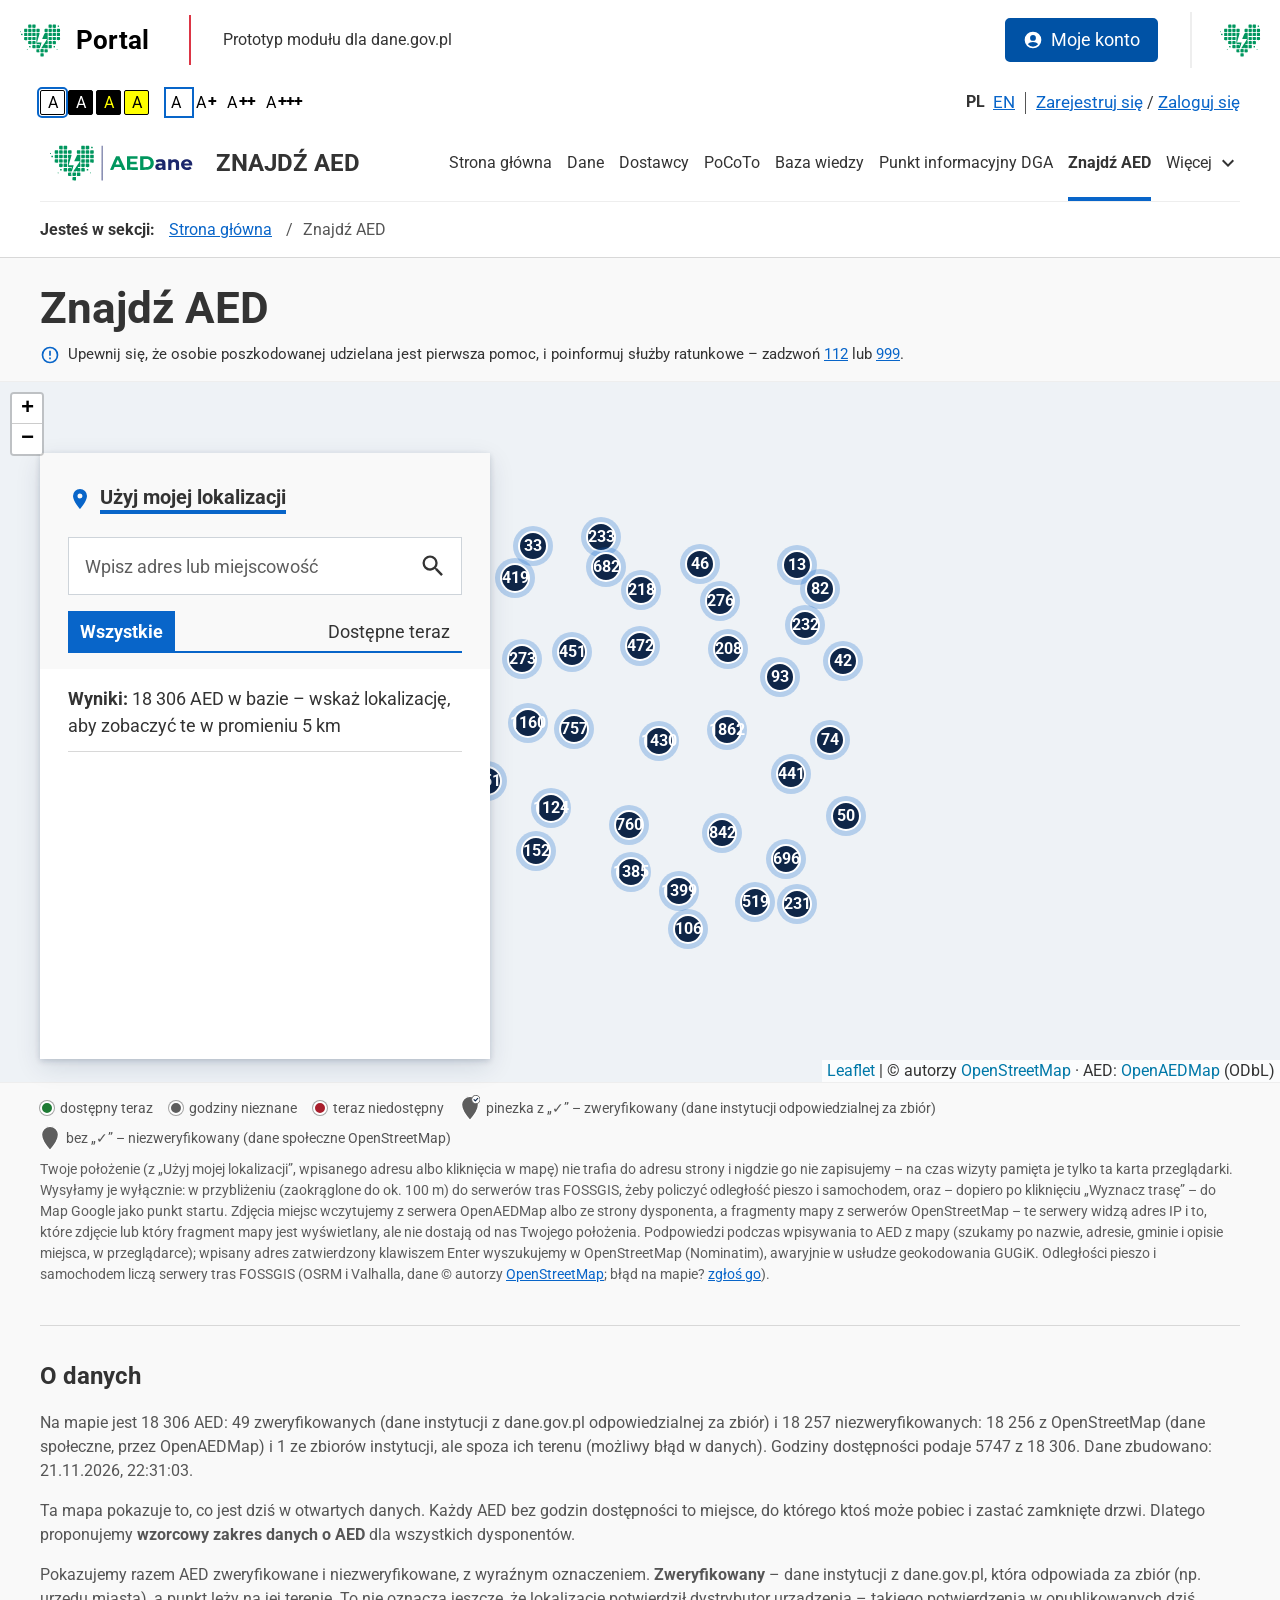
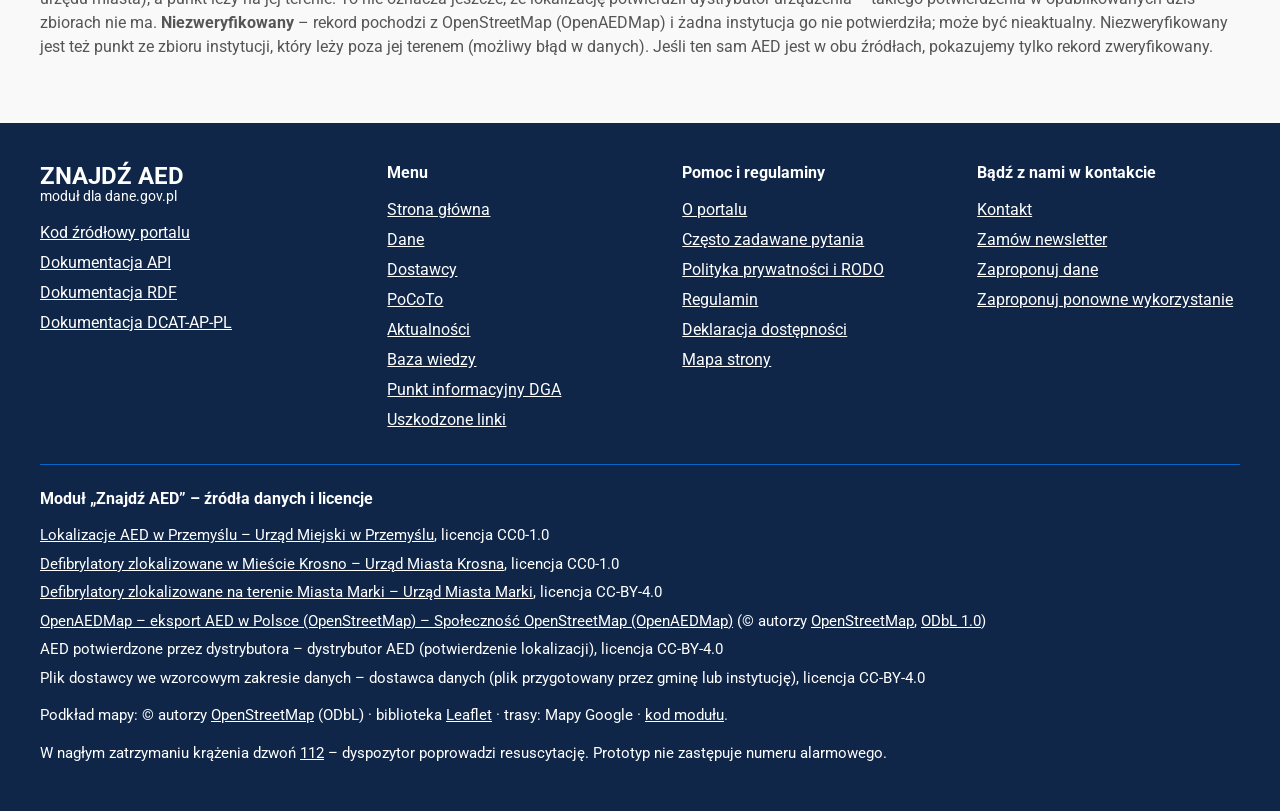
==== app/index.html @ 88b4f4fb "app: nagłówek bez kreski po logotypie, „Znajdź AED” w jednym wierszu na telefonie AI-Assisted: Claud" ====
<!doctype html>
<html lang="pl">
  <head>
    <meta charset="utf-8" />
    <meta name="viewport" content="width=device-width, initial-scale=1" />
    <title>Znajdź AED – prototyp Misji AED</title>
    <meta name="description" content="Znajdź najbliższy defibrylator AED, który jest dostępny teraz. Prototyp na otwartych danych z dane.gov.pl." />
    <meta name="theme-color" content="#0f2648" />
    <link rel="icon" href="data:image/svg+xml,%3Csvg xmlns='http://www.w3.org/2000/svg' viewBox='0 0 32 32'%3E%3Cpath d='M16 28s-11-6.6-11-15A6.5 6.5 0 0 1 16 8.6 6.5 6.5 0 0 1 27 13c0 8.4-11 15-11 15z' fill='%23d40043'/%3E%3Cpath d='M17.2 11.5 13 17.6h3.2l-1.4 5 4.8-6.6h-3.3z' fill='%23fff'/%3E%3C/svg%3E" />
    <link rel="stylesheet" href="vendor/leaflet/leaflet.css?v=20261122-32" />
    <link rel="stylesheet" href="vendor/markercluster/MarkerCluster.css?v=20261122-32" />
    <link rel="stylesheet" href="css/style.css?v=20261122-32" />
    <script>
      // Ustawienia dostępności przed pierwszym malowaniem (bez mignięcia).
      (function () {
        try {
          var c = localStorage.getItem('aed-contrast');
          var f = localStorage.getItem('aed-font');
          if (c) document.documentElement.setAttribute('data-contrast', c);
          if (f) document.documentElement.setAttribute('data-font', f);
        } catch (e) {}
      })();
    </script>
  </head>
  <body>
    <header class="page-header">
      <!-- Linki pomijania (jak w dane.gov.pl) -->
      <nav class="skip-menu" aria-label="Linki pomijania">
        <ul class="skip-menu__list">
          <li><a class="skip-menu__link" href="#main-menu">Przejdź do menu</a></li>
          <li><a class="skip-menu__link" href="#main-content">Przejdź do treści</a></li>
          <li><a class="skip-menu__link" href="#main-footer">Przejdź do stopki</a></li>
        </ul>
      </nav>

      <!-- Pasek serwisu (w dane.gov.pl: pasek gov.pl – tu bez znaków państwowych) -->
      <div class="servicebar">
        <a class="servicebar__logo" href="./">
          <img src="img/ikona-aedane.svg?v=20261122-32" alt="" width="48" height="48" />
          Portal
        </a>
        <span class="servicebar__text">Prototyp modułu dla dane.gov.pl</span>
        <a class="btn btn-gov servicebar__cta" href="https://dane.gov.pl/pl/user/login">
          <svg class="icon" viewBox="0 0 24 24" aria-hidden="true" focusable="false"><path fill="currentColor" d="M12 2a10 10 0 1 0 0 20 10 10 0 0 0 0-20zm0 4a3.5 3.5 0 1 1 0 7 3.5 3.5 0 0 1 0-7zm0 14a8 8 0 0 1-6.16-2.9C7.1 15.5 9.4 14.5 12 14.5s4.9 1 6.16 2.6A8 8 0 0 1 12 20z"/></svg>
          Moje konto
          <span class="visually-hidden"> – logowanie w dane.gov.pl</span>
        </a>
        <span class="servicebar__mark" aria-hidden="true">
          <img src="img/ikona-aedane.svg?v=20261122-32" alt="" width="48" height="48" />
        </span>
      </div>

      <!-- Pasek dostępności i języka -->
      <div class="top-bar-wrapper">
        <div class="container">
          <div class="top-bar">
            <div class="a11y-buttons">
              <ul class="a11y-buttons__group" aria-label="Kontrast">
                <li><button type="button" class="btn--hc btn--hc-default" data-contrast="" aria-pressed="false"><span aria-hidden="true">A</span><span class="visually-hidden">Kontrast domyślny</span></button></li>
                <li><button type="button" class="btn--hc btn--hc-bw" data-contrast="black-white" aria-pressed="false"><span aria-hidden="true">A</span><span class="visually-hidden">Kontrast: biały tekst na czarnym tle</span></button></li>
                <li><button type="button" class="btn--hc btn--hc-by" data-contrast="black-yellow" aria-pressed="false"><span aria-hidden="true">A</span><span class="visually-hidden">Kontrast: żółty tekst na czarnym tle</span></button></li>
                <li><button type="button" class="btn--hc btn--hc-yb" data-contrast="yellow-black" aria-pressed="false"><span aria-hidden="true">A</span><span class="visually-hidden">Kontrast: czarny tekst na żółtym tle</span></button></li>
              </ul>
              <ul class="a11y-buttons__group a11y-buttons__group--font" aria-label="Wielkość tekstu">
                <li><button type="button" class="btn--font btn--font-0" data-font="" aria-pressed="false"><span aria-hidden="true">A</span><span class="visually-hidden">Domyślna wielkość tekstu</span></button></li>
                <li><button type="button" class="btn--font btn--font-1" data-font="125" aria-pressed="false"><span aria-hidden="true">A<span class="plus">+</span></span><span class="visually-hidden">Tekst powiększony – 125%</span></button></li>
                <li><button type="button" class="btn--font btn--font-2" data-font="150" aria-pressed="false"><span aria-hidden="true">A<span class="plus">++</span></span><span class="visually-hidden">Tekst powiększony – 150%</span></button></li>
                <li><button type="button" class="btn--font btn--font-3" data-font="200" aria-pressed="false"><span aria-hidden="true">A<span class="plus">+++</span></span><span class="visually-hidden">Tekst powiększony – 200%</span></button></li>
              </ul>
            </div>
            <div class="top-bar__right">
              <ul class="language-switcher" aria-label="Język">
                <li><span class="language-switcher__current" lang="pl" aria-current="true">PL<span class="visually-hidden"> – polski</span></span></li>
                <li><a class="language-switcher__link" href="https://dane.gov.pl/en" lang="en">EN<span class="visually-hidden"> – English version of dane.gov.pl</span></a></li>
              </ul>
              <span class="language-divider" aria-hidden="true"></span>
              <div class="user-related">
                <a class="user-related__link" href="https://dane.gov.pl/pl/user/register">Zarejestruj się</a> /
                <a class="user-related__link" href="https://dane.gov.pl/pl/user/login">Zaloguj się</a>
              </div>
            </div>
          </div>
        </div>
      </div>

      <!-- Znak aplikacji i główne menu -->
      <div class="gov-nav-section">
        <div class="container">
          <div class="navbar" id="main-menu" tabindex="-1">
            <a class="navbar-brand" href="./" aria-label="AEDane – Znajdź AED, strona główna">
              <img class="brand-logo" src="img/logotyp-aedane.svg?v=20261122-32" alt="" width="162" height="54" />
              <span class="brand-name" aria-hidden="true">Znajdź AED</span>
            </a>
            <button type="button" class="navbar-toggler" aria-controls="main-nav" aria-expanded="false">MENU</button>
            <nav id="main-nav" class="navbar-collapse" aria-label="Menu główne">
              <ul class="navbar-nav">
                <li class="nav-item"><a class="nav-link" href="https://dane.gov.pl/pl">Strona główna</a></li>
                <li class="nav-item"><a class="nav-link" href="https://dane.gov.pl/pl/dataset">Dane</a></li>
                <li class="nav-item"><a class="nav-link" href="https://dane.gov.pl/pl/institution">Dostawcy</a></li>
                <li class="nav-item"><a class="nav-link" href="https://dane.gov.pl/pl/showcase">PoCoTo</a></li>
                <li class="nav-item"><a class="nav-link" href="https://dane.gov.pl/pl/knowledgebase/useful-materials">Baza wiedzy</a></li>
                <li class="nav-item"><a class="nav-link" href="https://dane.gov.pl/pl/dga">Punkt informacyjny DGA</a></li>
                <li class="nav-item"><a class="nav-link active" href="#main-content" aria-current="page">Znajdź AED</a></li>
                <li class="nav-item nav-item--more">
                  <button type="button" class="nav-link nav-more" aria-expanded="false" aria-controls="nav-more-list">
                    Więcej
                    <svg class="nav-more__icon" viewBox="0 0 24 24" aria-hidden="true" focusable="false"><path fill="currentColor" d="M7.4 8.6 12 13.2l4.6-4.6L18 10l-6 6-6-6z"/></svg>
                  </button>
                  <ul id="nav-more-list" class="nav-more__list" hidden>
                    <li><a class="nav-more__link" href="https://dane.gov.pl/pl/article">Aktualności</a></li>
                    <li><a class="nav-more__link" href="https://dane.gov.pl/pl/brokenlinks/table">Uszkodzone linki</a></li>
                  </ul>
                </li>
              </ul>
            </nav>
          </div>
        </div>
      </div>

      <!-- Okruszki -->
      <div class="breadcrumbs-section">
        <div class="container">
          <nav aria-label="Ścieżka nawigacji">
            <span class="breadcrumbs__label">Jesteś w sekcji:</span>
            <ol class="breadcrumbs">
              <li class="breadcrumbs__item"><a href="https://dane.gov.pl/pl">Strona główna</a></li>
              <li class="breadcrumbs__item" aria-current="page">Znajdź AED</li>
            </ol>
          </nav>
        </div>
      </div>
    </header>

    <main id="main-content" class="page-content" tabindex="-1">
      <div class="container">
        <h1 class="page-title">Znajdź AED</h1>
        <p class="page-tip">
          <svg class="icon" viewBox="0 0 24 24" aria-hidden="true" focusable="false"><path fill="currentColor" d="M11 7h2v6h-2zm0 8h2v2h-2zm1-13a10 10 0 1 0 0 20 10 10 0 0 0 0-20zm0 18a8 8 0 1 1 0-16 8 8 0 0 1 0 16z"/></svg>
          <span>Upewnij się, że osobie poszkodowanej udzielana jest pierwsza pomoc, i poinformuj służby ratunkowe – zadzwoń <a href="tel:112">112</a> lub <a href="tel:999">999</a>.</span>
        </p>
      </div>

      <section id="wyniki" class="finder" aria-label="Wyszukiwarka defibrylatorów AED" tabindex="-1">
        <div id="map" class="finder-map" role="region" aria-label="Mapa AED. Te same informacje są na liście wyników."></div>

        <div class="finder-panel">
          <div class="finder-controls">
            <button type="button" id="locate" class="finder-locate">
              <svg class="icon" viewBox="0 0 24 24" aria-hidden="true" focusable="false"><path fill="currentColor" d="M12 2a7 7 0 0 0-7 7c0 5.25 7 13 7 13s7-7.75 7-13a7 7 0 0 0-7-7zm0 9.5A2.5 2.5 0 1 1 12 6.5a2.5 2.5 0 0 1 0 5z"/></svg>
              <span class="finder-locate__text">Użyj mojej lokalizacji</span>
            </button>

            <form id="search-form" class="finder-search" role="search" novalidate>
              <label for="search" class="visually-hidden">Wpisz adres, miejscowość lub miejsce</label>
              <input id="search" class="finder-search__input" type="search" placeholder="Wpisz adres lub miejscowość" autocomplete="off" enterkeyhint="search" role="combobox" aria-autocomplete="list" aria-expanded="false" aria-controls="search-suggest" aria-describedby="search-hint" />
              <button type="submit" class="finder-search__btn">
                <svg class="icon" viewBox="0 0 24 24" aria-hidden="true" focusable="false"><path fill="currentColor" d="M15.5 14h-.79l-.28-.27A6.47 6.47 0 0 0 16 9.5 6.5 6.5 0 1 0 9.5 16c1.61 0 3.09-.59 4.23-1.57l.27.28v.79l5 4.99L20.49 19l-4.99-5zm-6 0C7.01 14 5 11.99 5 9.5S7.01 5 9.5 5 14 7.01 14 9.5 11.99 14 9.5 14z"/></svg>
                <span class="visually-hidden">Szukaj</span>
              </button>
              <ul id="search-suggest" class="suggest" role="listbox" aria-label="Pasujące AED" hidden></ul>
              <p id="search-hint" class="visually-hidden">Po wpisaniu 2 znaków pojawią się pasujące AED z mapy. Wybierz strzałkami i zatwierdź klawiszem Enter. Enter bez wyboru wyszukuje wpisany adres.</p>
              <p id="suggest-status" class="visually-hidden" aria-live="polite"></p>
            </form>

            <div class="finder-tabs" role="group" aria-label="Pokaż">
              <button type="button" class="finder-tab" data-filter="all" aria-pressed="true">Wszystkie</button>
              <button type="button" class="finder-tab" data-filter="available" aria-pressed="false">Dostępne teraz</button>
            </div>
          </div>

          <div class="finder-results">
            <div id="status" class="finder-status" role="status" aria-live="polite"></div>
            <div id="geo-help" class="geo-help" hidden></div>
            <div id="highlight" class="highlight" hidden></div>
            <p id="list-summary" class="finder-summary"></p>
            <ol id="list" class="finder-list"></ol>
          </div>
        </div>
      </section>

      <div class="container">
        <ul class="legend" aria-label="Legenda mapy">
          <li><span class="dot dot-dostepny" aria-hidden="true"></span> dostępny teraz</li>
          <li><span class="dot dot-nieznany" aria-hidden="true"></span> godziny nieznane</li>
          <li><span class="dot dot-niedostepny" aria-hidden="true"></span> teraz niedostępny</li>
          <li><svg class="legend-pin" viewBox="0 0 30 40" aria-hidden="true" focusable="false"><path d="M15 39s13-14.4 13-24A13 13 0 0 0 2 15c0 9.6 13 24 13 24z" fill="#5e5e5e" stroke="#fff" stroke-width="2"/><circle cx="24" cy="7" r="6.5" fill="#fff" stroke="#5e5e5e" stroke-width="1.5"/><path d="M21.2 7.1l2 2 3.7-3.9" fill="none" stroke="#0f2648" stroke-width="1.8" stroke-linecap="round" stroke-linejoin="round"/></svg> pinezka z „✓” – zweryfikowany (dane instytucji odpowiedzialnej za zbiór)</li>
          <li><svg class="legend-pin" viewBox="0 0 30 40" aria-hidden="true" focusable="false"><path d="M15 39s13-14.4 13-24A13 13 0 0 0 2 15c0 9.6 13 24 13 24z" fill="#5e5e5e" stroke="#fff" stroke-width="2"/></svg> bez „✓” – niezweryfikowany (dane społeczne OpenStreetMap)</li>
        </ul>
        <p class="hint">Twoje położenie (z „Użyj mojej lokalizacji”, wpisanego adresu albo kliknięcia w mapę) nie trafia do adresu strony i nigdzie go nie zapisujemy – na czas wizyty pamięta je tylko ta karta przeglądarki. Wysyłamy je wyłącznie: w przybliżeniu (zaokrąglone do ok. 100 m) do serwerów tras FOSSGIS, żeby policzyć odległość pieszo i samochodem, oraz – dopiero po kliknięciu „Wyznacz trasę” – do Map Google jako punkt startu. Zdjęcia miejsc wczytujemy z serwera OpenAEDMap albo ze strony dysponenta, a fragmenty mapy z serwerów OpenStreetMap – te serwery widzą adres IP i to, które zdjęcie lub który fragment mapy jest wyświetlany, ale nie dostają od nas Twojego położenia. Podpowiedzi podczas wpisywania to AED z mapy (szukamy po nazwie, adresie, gminie i opisie miejsca, w przeglądarce); wpisany adres zatwierdzony klawiszem Enter wyszukujemy w OpenStreetMap (Nominatim), awaryjnie w usłudze geokodowania GUGiK. Odległości pieszo i samochodem liczą serwery tras FOSSGIS (OSRM i Valhalla, dane © autorzy <a href="https://www.openstreetmap.org/copyright">OpenStreetMap</a>; błąd na mapie? <a href="https://www.openstreetmap.org/fixthemap">zgłoś go</a>).</p>

        <section id="o-danych" class="data-quality" aria-labelledby="dq-title" tabindex="-1">
          <h2 id="dq-title">O danych</h2>
          <p id="data-summary"></p>
          <p>Ta mapa pokazuje to, co jest dziś w otwartych danych. Każdy AED bez godzin dostępności to miejsce, do którego ktoś może pobiec i zastać zamknięte drzwi. Dlatego proponujemy <strong>wzorcowy zakres danych o AED</strong> dla wszystkich dysponentów.</p>
          <p>Pokazujemy razem AED zweryfikowane i niezweryfikowane, z wyraźnym oznaczeniem. <strong>Zweryfikowany</strong> – dane instytucji z dane.gov.pl, która odpowiada za zbiór (np. urzędu miasta), a punkt leży na jej terenie. To nie oznacza jeszcze, że lokalizację potwierdził dystrybutor urządzenia – takiego potwierdzenia w opublikowanych dziś zbiorach nie ma. <strong>Niezweryfikowany</strong> – rekord pochodzi z OpenStreetMap (OpenAEDMap) i żadna instytucja go nie potwierdziła; może być nieaktualny. Niezweryfikowany jest też punkt ze zbioru instytucji, który leży poza jej terenem (możliwy błąd w danych). Jeśli ten sam AED jest w obu źródłach, pokazujemy tylko rekord zweryfikowany.</p>
        </section>
      </div>
    </main>

    <footer class="page-footer" id="main-footer" tabindex="-1">
      <div class="container">
        <div class="page-footer__cols">
          <div class="page-footer__col page-footer__col--brand">
            <p class="page-footer__brand">Znajdź AED<span>moduł dla dane.gov.pl</span></p>
            <ul class="page-footer__list">
              <li><a href="https://dane.gov.pl/source-code/">Kod źródłowy portalu</a></li>
              <li><a href="https://api.dane.gov.pl/doc">Dokumentacja API</a></li>
              <li><a href="https://api.dane.gov.pl/1.4/doc?urls.primaryName=DANE.GOV.PL%20RDF%20API">Dokumentacja RDF</a></li>
              <li><a href="https://dane.gov.pl/dcat-ap-pl/">Dokumentacja DCAT-AP-PL</a></li>
            </ul>
          </div>
          <nav class="page-footer__col" aria-labelledby="f-menu">
            <h2 id="f-menu" class="page-footer__title">Menu</h2>
            <ul class="page-footer__list">
              <li><a href="https://dane.gov.pl/pl">Strona główna</a></li>
              <li><a href="https://dane.gov.pl/pl/dataset">Dane</a></li>
              <li><a href="https://dane.gov.pl/pl/institution">Dostawcy</a></li>
              <li><a href="https://dane.gov.pl/pl/showcase">PoCoTo</a></li>
              <li><a href="https://dane.gov.pl/pl/article">Aktualności</a></li>
              <li><a href="https://dane.gov.pl/pl/knowledgebase/useful-materials">Baza wiedzy</a></li>
              <li><a href="https://dane.gov.pl/pl/dga">Punkt informacyjny DGA</a></li>
              <li><a href="https://dane.gov.pl/pl/brokenlinks/table">Uszkodzone linki</a></li>
            </ul>
          </nav>
          <nav class="page-footer__col" aria-labelledby="f-help">
            <h2 id="f-help" class="page-footer__title">Pomoc i regulaminy</h2>
            <ul class="page-footer__list">
              <li><a href="https://dane.gov.pl/pl/page/o-serwisie">O portalu</a></li>
              <li><a href="https://dane.gov.pl/pl/knowledgebase/useful-materials/faq">Często zadawane pytania</a></li>
              <li><a href="https://dane.gov.pl/pl/privacy-policy">Polityka prywatności i RODO</a></li>
              <li><a href="https://dane.gov.pl/pl/regulations">Regulamin</a></li>
              <li><a href="https://dane.gov.pl/pl/declaration-of-accessibility">Deklaracja dostępności</a></li>
              <li><a href="https://dane.gov.pl/pl/sitemap">Mapa strony</a></li>
            </ul>
          </nav>
          <nav class="page-footer__col" aria-labelledby="f-contact">
            <h2 id="f-contact" class="page-footer__title">Bądź z nami w kontakcie</h2>
            <ul class="page-footer__list">
              <li><a href="https://dane.gov.pl/pl/contact">Kontakt</a></li>
              <li><a href="https://dane.gov.pl/pl/newsletter">Zamów newsletter</a></li>
              <li><a href="https://dane.gov.pl/pl/dataset/submissions">Zaproponuj dane</a></li>
              <li><a href="https://dane.gov.pl/pl/showcase/suggest">Zaproponuj ponowne wykorzystanie</a></li>
            </ul>
          </nav>
        </div>
        <div class="page-footer__module">
          <h2 class="page-footer__title">Moduł „Znajdź AED” – źródła danych i licencje</h2>
          <ul id="sources" class="page-footer__list"></ul>
          <p>Podkład mapy: © autorzy <a href="https://www.openstreetmap.org/copyright">OpenStreetMap</a> (ODbL) · biblioteka <a href="https://leafletjs.com">Leaflet</a> · trasy: Mapy Google · <a href="https://github.com/tymsonS/AED">kod modułu</a>.</p>
          <p>W nagłym zatrzymaniu krążenia dzwoń <a href="tel:112">112</a> – dyspozytor poprowadzi resuscytację. Prototyp nie zastępuje numeru alarmowego.</p>
        </div>
      </div>
    </footer>

    <script src="vendor/leaflet/leaflet.js?v=20261122-32"></script>
    <script src="vendor/markercluster/leaflet.markercluster.js?v=20261122-32"></script>
    <script src="data/aed-data.js?v=20261122-32"></script>
    <script src="js/aed-core.js?v=20261122-32"></script>
    <script src="js/a11y.js?v=20261122-32"></script>
    <script src="js/app.js?v=20261122-32"></script>
  </body>
</html>
---- app/vendor/leaflet/leaflet.css ----
/* required styles */

.leaflet-pane,
.leaflet-tile,
.leaflet-marker-icon,
.leaflet-marker-shadow,
.leaflet-tile-container,
.leaflet-pane > svg,
.leaflet-pane > canvas,
.leaflet-zoom-box,
.leaflet-image-layer,
.leaflet-layer {
	position: absolute;
	left: 0;
	top: 0;
	}
.leaflet-container {
	overflow: hidden;
	}
.leaflet-tile,
.leaflet-marker-icon,
.leaflet-marker-shadow {
	-webkit-user-select: none;
	   -moz-user-select: none;
	        user-select: none;
	  -webkit-user-drag: none;
	}
/* Prevents IE11 from highlighting tiles in blue */
.leaflet-tile::selection {
	background: transparent;
}
/* Safari renders non-retina tile on retina better with this, but Chrome is worse */
.leaflet-safari .leaflet-tile {
	image-rendering: -webkit-optimize-contrast;
	}
/* hack that prevents hw layers "stretching" when loading new tiles */
.leaflet-safari .leaflet-tile-container {
	width: 1600px;
	height: 1600px;
	-webkit-transform-origin: 0 0;
	}
.leaflet-marker-icon,
.leaflet-marker-shadow {
	display: block;
	}
/* .leaflet-container svg: reset svg max-width decleration shipped in Joomla! (joomla.org) 3.x */
/* .leaflet-container img: map is broken in FF if you have max-width: 100% on tiles */
.leaflet-container .leaflet-overlay-pane svg {
	max-width: none !important;
	max-height: none !important;
	}
.leaflet-container .leaflet-marker-pane img,
.leaflet-container .leaflet-shadow-pane img,
.leaflet-container .leaflet-tile-pane img,
.leaflet-container img.leaflet-image-layer,
.leaflet-container .leaflet-tile {
	max-width: none !important;
	max-height: none !important;
	width: auto;
	padding: 0;
	}

.leaflet-container img.leaflet-tile {
	/* See: https://bugs.chromium.org/p/chromium/issues/detail?id=600120 */
	mix-blend-mode: plus-lighter;
}

.leaflet-container.leaflet-touch-zoom {
	-ms-touch-action: pan-x pan-y;
	touch-action: pan-x pan-y;
	}
.leaflet-container.leaflet-touch-drag {
	-ms-touch-action: pinch-zoom;
	/* Fallback for FF which doesn't support pinch-zoom */
	touch-action: none;
	touch-action: pinch-zoom;
}
.leaflet-container.leaflet-touch-drag.leaflet-touch-zoom {
	-ms-touch-action: none;
	touch-action: none;
}
.leaflet-container {
	-webkit-tap-highlight-color: transparent;
}
.leaflet-container a {
	-webkit-tap-highlight-color: rgba(51, 181, 229, 0.4);
}
.leaflet-tile {
	filter: inherit;
	visibility: hidden;
	}
.leaflet-tile-loaded {
	visibility: inherit;
	}
.leaflet-zoom-box {
	width: 0;
	height: 0;
	-moz-box-sizing: border-box;
	     box-sizing: border-box;
	z-index: 800;
	}
/* workaround for https://bugzilla.mozilla.org/show_bug.cgi?id=888319 */
.leaflet-overlay-pane svg {
	-moz-user-select: none;
	}

.leaflet-pane         { z-index: 400; }

.leaflet-tile-pane    { z-index: 200; }
.leaflet-overlay-pane { z-index: 400; }
.leaflet-shadow-pane  { z-index: 500; }
.leaflet-marker-pane  { z-index: 600; }
.leaflet-tooltip-pane   { z-index: 650; }
.leaflet-popup-pane   { z-index: 700; }

.leaflet-map-pane canvas { z-index: 100; }
.leaflet-map-pane svg    { z-index: 200; }

.leaflet-vml-shape {
	width: 1px;
	height: 1px;
	}
.lvml {
	behavior: url(#default#VML);
	display: inline-block;
	position: absolute;
	}


/* control positioning */

.leaflet-control {
	position: relative;
	z-index: 800;
	pointer-events: visiblePainted; /* IE 9-10 doesn't have auto */
	pointer-events: auto;
	}
.leaflet-top,
.leaflet-bottom {
	position: absolute;
	z-index: 1000;
	pointer-events: none;
	}
.leaflet-top {
	top: 0;
	}
.leaflet-right {
	right: 0;
	}
.leaflet-bottom {
	bottom: 0;
	}
.leaflet-left {
	left: 0;
	}
.leaflet-control {
	float: left;
	clear: both;
	}
.leaflet-right .leaflet-control {
	float: right;
	}
.leaflet-top .leaflet-control {
	margin-top: 10px;
	}
.leaflet-bottom .leaflet-control {
	margin-bottom: 10px;
	}
.leaflet-left .leaflet-control {
	margin-left: 10px;
	}
.leaflet-right .leaflet-control {
	margin-right: 10px;
	}


/* zoom and fade animations */

.leaflet-fade-anim .leaflet-popup {
	opacity: 0;
	-webkit-transition: opacity 0.2s linear;
	   -moz-transition: opacity 0.2s linear;
	        transition: opacity 0.2s linear;
	}
.leaflet-fade-anim .leaflet-map-pane .leaflet-popup {
	opacity: 1;
	}
.leaflet-zoom-animated {
	-webkit-transform-origin: 0 0;
	    -ms-transform-origin: 0 0;
	        transform-origin: 0 0;
	}
svg.leaflet-zoom-animated {
	will-change: transform;
}

.leaflet-zoom-anim .leaflet-zoom-animated {
	-webkit-transition: -webkit-transform 0.25s cubic-bezier(0,0,0.25,1);
	   -moz-transition:    -moz-transform 0.25s cubic-bezier(0,0,0.25,1);
	        transition:         transform 0.25s cubic-bezier(0,0,0.25,1);
	}
.leaflet-zoom-anim .leaflet-tile,
.leaflet-pan-anim .leaflet-tile {
	-webkit-transition: none;
	   -moz-transition: none;
	        transition: none;
	}

.leaflet-zoom-anim .leaflet-zoom-hide {
	visibility: hidden;
	}


/* cursors */

.leaflet-interactive {
	cursor: pointer;
	}
.leaflet-grab {
	cursor: -webkit-grab;
	cursor:    -moz-grab;
	cursor:         grab;
	}
.leaflet-crosshair,
.leaflet-crosshair .leaflet-interactive {
	cursor: crosshair;
	}
.leaflet-popup-pane,
.leaflet-control {
	cursor: auto;
	}
.leaflet-dragging .leaflet-grab,
.leaflet-dragging .leaflet-grab .leaflet-interactive,
.leaflet-dragging .leaflet-marker-draggable {
	cursor: move;
	cursor: -webkit-grabbing;
	cursor:    -moz-grabbing;
	cursor:         grabbing;
	}

/* marker & overlays interactivity */
.leaflet-marker-icon,
.leaflet-marker-shadow,
.leaflet-image-layer,
.leaflet-pane > svg path,
.leaflet-tile-container {
	pointer-events: none;
	}

.leaflet-marker-icon.leaflet-interactive,
.leaflet-image-layer.leaflet-interactive,
.leaflet-pane > svg path.leaflet-interactive,
svg.leaflet-image-layer.leaflet-interactive path {
	pointer-events: visiblePainted; /* IE 9-10 doesn't have auto */
	pointer-events: auto;
	}

/* visual tweaks */

.leaflet-container {
	background: #ddd;
	outline-offset: 1px;
	}
.leaflet-container a {
	color: #0078A8;
	}
.leaflet-zoom-box {
	border: 2px dotted #38f;
	background: rgba(255,255,255,0.5);
	}


/* general typography */
.leaflet-container {
	font-family: "Helvetica Neue", Arial, Helvetica, sans-serif;
	font-size: 12px;
	font-size: 0.75rem;
	line-height: 1.5;
	}


/* general toolbar styles */

.leaflet-bar {
	box-shadow: 0 1px 5px rgba(0,0,0,0.65);
	border-radius: 4px;
	}
.leaflet-bar a {
	background-color: #fff;
	border-bottom: 1px solid #ccc;
	width: 26px;
	height: 26px;
	line-height: 26px;
	display: block;
	text-align: center;
	text-decoration: none;
	color: black;
	}
.leaflet-bar a,
.leaflet-control-layers-toggle {
	background-position: 50% 50%;
	background-repeat: no-repeat;
	display: block;
	}
.leaflet-bar a:hover,
.leaflet-bar a:focus {
	background-color: #f4f4f4;
	}
.leaflet-bar a:first-child {
	border-top-left-radius: 4px;
	border-top-right-radius: 4px;
	}
.leaflet-bar a:last-child {
	border-bottom-left-radius: 4px;
	border-bottom-right-radius: 4px;
	border-bottom: none;
	}
.leaflet-bar a.leaflet-disabled {
	cursor: default;
	background-color: #f4f4f4;
	color: #bbb;
	}

.leaflet-touch .leaflet-bar a {
	width: 30px;
	height: 30px;
	line-height: 30px;
	}
.leaflet-touch .leaflet-bar a:first-child {
	border-top-left-radius: 2px;
	border-top-right-radius: 2px;
	}
.leaflet-touch .leaflet-bar a:last-child {
	border-bottom-left-radius: 2px;
	border-bottom-right-radius: 2px;
	}

/* zoom control */

.leaflet-control-zoom-in,
.leaflet-control-zoom-out {
	font: bold 18px 'Lucida Console', Monaco, monospace;
	text-indent: 1px;
	}

.leaflet-touch .leaflet-control-zoom-in, .leaflet-touch .leaflet-control-zoom-out  {
	font-size: 22px;
	}


/* layers control */

.leaflet-control-layers {
	box-shadow: 0 1px 5px rgba(0,0,0,0.4);
	background: #fff;
	border-radius: 5px;
	}
.leaflet-control-layers-toggle {
	background-image: url(images/layers.png);
	width: 36px;
	height: 36px;
	}
.leaflet-retina .leaflet-control-layers-toggle {
	background-image: url(images/layers-2x.png);
	background-size: 26px 26px;
	}
.leaflet-touch .leaflet-control-layers-toggle {
	width: 44px;
	height: 44px;
	}
.leaflet-control-layers .leaflet-control-layers-list,
.leaflet-control-layers-expanded .leaflet-control-layers-toggle {
	display: none;
	}
.leaflet-control-layers-expanded .leaflet-control-layers-list {
	display: block;
	position: relative;
	}
.leaflet-control-layers-expanded {
	padding: 6px 10px 6px 6px;
	color: #333;
	background: #fff;
	}
.leaflet-control-layers-scrollbar {
	overflow-y: scroll;
	overflow-x: hidden;
	padding-right: 5px;
	}
.leaflet-control-layers-selector {
	margin-top: 2px;
	position: relative;
	top: 1px;
	}
.leaflet-control-layers label {
	display: block;
	font-size: 13px;
	font-size: 1.08333em;
	}
.leaflet-control-layers-separator {
	height: 0;
	border-top: 1px solid #ddd;
	margin: 5px -10px 5px -6px;
	}

/* Default icon URLs */
.leaflet-default-icon-path { /* used only in path-guessing heuristic, see L.Icon.Default */
	background-image: url(images/marker-icon.png);
	}


/* attribution and scale controls */

.leaflet-container .leaflet-control-attribution {
	background: #fff;
	background: rgba(255, 255, 255, 0.8);
	margin: 0;
	}
.leaflet-control-attribution,
.leaflet-control-scale-line {
	padding: 0 5px;
	color: #333;
	line-height: 1.4;
	}
.leaflet-control-attribution a {
	text-decoration: none;
	}
.leaflet-control-attribution a:hover,
.leaflet-control-attribution a:focus {
	text-decoration: underline;
	}
.leaflet-attribution-flag {
	display: inline !important;
	vertical-align: baseline !important;
	width: 1em;
	height: 0.6669em;
	}
.leaflet-left .leaflet-control-scale {
	margin-left: 5px;
	}
.leaflet-bottom .leaflet-control-scale {
	margin-bottom: 5px;
	}
.leaflet-control-scale-line {
	border: 2px solid #777;
	border-top: none;
	line-height: 1.1;
	padding: 2px 5px 1px;
	white-space: nowrap;
	-moz-box-sizing: border-box;
	     box-sizing: border-box;
	background: rgba(255, 255, 255, 0.8);
	text-shadow: 1px 1px #fff;
	}
.leaflet-control-scale-line:not(:first-child) {
	border-top: 2px solid #777;
	border-bottom: none;
	margin-top: -2px;
	}
.leaflet-control-scale-line:not(:first-child):not(:last-child) {
	border-bottom: 2px solid #777;
	}

.leaflet-touch .leaflet-control-attribution,
.leaflet-touch .leaflet-control-layers,
.leaflet-touch .leaflet-bar {
	box-shadow: none;
	}
.leaflet-touch .leaflet-control-layers,
.leaflet-touch .leaflet-bar {
	border: 2px solid rgba(0,0,0,0.2);
	background-clip: padding-box;
	}


/* popup */

.leaflet-popup {
	position: absolute;
	text-align: center;
	margin-bottom: 20px;
	}
.leaflet-popup-content-wrapper {
	padding: 1px;
	text-align: left;
	border-radius: 12px;
	}
.leaflet-popup-content {
	margin: 13px 24px 13px 20px;
	line-height: 1.3;
	font-size: 13px;
	font-size: 1.08333em;
	min-height: 1px;
	}
.leaflet-popup-content p {
	margin: 17px 0;
	margin: 1.3em 0;
	}
.leaflet-popup-tip-container {
	width: 40px;
	height: 20px;
	position: absolute;
	left: 50%;
	margin-top: -1px;
	margin-left: -20px;
	overflow: hidden;
	pointer-events: none;
	}
.leaflet-popup-tip {
	width: 17px;
	height: 17px;
	padding: 1px;

	margin: -10px auto 0;
	pointer-events: auto;

	-webkit-transform: rotate(45deg);
	   -moz-transform: rotate(45deg);
	    -ms-transform: rotate(45deg);
	        transform: rotate(45deg);
	}
.leaflet-popup-content-wrapper,
.leaflet-popup-tip {
	background: white;
	color: #333;
	box-shadow: 0 3px 14px rgba(0,0,0,0.4);
	}
.leaflet-container a.leaflet-popup-close-button {
	position: absolute;
	top: 0;
	right: 0;
	border: none;
	text-align: center;
	width: 24px;
	height: 24px;
	font: 16px/24px Tahoma, Verdana, sans-serif;
	color: #757575;
	text-decoration: none;
	background: transparent;
	}
.leaflet-container a.leaflet-popup-close-button:hover,
.leaflet-container a.leaflet-popup-close-button:focus {
	color: #585858;
	}
.leaflet-popup-scrolled {
	overflow: auto;
	}

.leaflet-oldie .leaflet-popup-content-wrapper {
	-ms-zoom: 1;
	}
.leaflet-oldie .leaflet-popup-tip {
	width: 24px;
	margin: 0 auto;

	-ms-filter: "progid:DXImageTransform.Microsoft.Matrix(M11=0.70710678, M12=0.70710678, M21=-0.70710678, M22=0.70710678)";
	filter: progid:DXImageTransform.Microsoft.Matrix(M11=0.70710678, M12=0.70710678, M21=-0.70710678, M22=0.70710678);
	}

.leaflet-oldie .leaflet-control-zoom,
.leaflet-oldie .leaflet-control-layers,
.leaflet-oldie .leaflet-popup-content-wrapper,
.leaflet-oldie .leaflet-popup-tip {
	border: 1px solid #999;
	}


/* div icon */

.leaflet-div-icon {
	background: #fff;
	border: 1px solid #666;
	}


/* Tooltip */
/* Base styles for the element that has a tooltip */
.leaflet-tooltip {
	position: absolute;
	padding: 6px;
	background-color: #fff;
	border: 1px solid #fff;
	border-radius: 3px;
	color: #222;
	white-space: nowrap;
	-webkit-user-select: none;
	-moz-user-select: none;
	-ms-user-select: none;
	user-select: none;
	pointer-events: none;
	box-shadow: 0 1px 3px rgba(0,0,0,0.4);
	}
.leaflet-tooltip.leaflet-interactive {
	cursor: pointer;
	pointer-events: auto;
	}
.leaflet-tooltip-top:before,
.leaflet-tooltip-bottom:before,
.leaflet-tooltip-left:before,
.leaflet-tooltip-right:before {
	position: absolute;
	pointer-events: none;
	border: 6px solid transparent;
	background: transparent;
	content: "";
	}

/* Directions */

.leaflet-tooltip-bottom {
	margin-top: 6px;
}
.leaflet-tooltip-top {
	margin-top: -6px;
}
.leaflet-tooltip-bottom:before,
.leaflet-tooltip-top:before {
	left: 50%;
	margin-left: -6px;
	}
.leaflet-tooltip-top:before {
	bottom: 0;
	margin-bottom: -12px;
	border-top-color: #fff;
	}
.leaflet-tooltip-bottom:before {
	top: 0;
	margin-top: -12px;
	margin-left: -6px;
	border-bottom-color: #fff;
	}
.leaflet-tooltip-left {
	margin-left: -6px;
}
.leaflet-tooltip-right {
	margin-left: 6px;
}
.leaflet-tooltip-left:before,
.leaflet-tooltip-right:before {
	top: 50%;
	margin-top: -6px;
	}
.leaflet-tooltip-left:before {
	right: 0;
	margin-right: -12px;
	border-left-color: #fff;
	}
.leaflet-tooltip-right:before {
	left: 0;
	margin-left: -12px;
	border-right-color: #fff;
	}

/* Printing */

@media print {
	/* Prevent printers from removing background-images of controls. */
	.leaflet-control {
		-webkit-print-color-adjust: exact;
		print-color-adjust: exact;
		}
	}
---- app/vendor/markercluster/MarkerCluster.css ----
.leaflet-cluster-anim .leaflet-marker-icon, .leaflet-cluster-anim .leaflet-marker-shadow {
	-webkit-transition: -webkit-transform 0.3s ease-out, opacity 0.3s ease-in;
	-moz-transition: -moz-transform 0.3s ease-out, opacity 0.3s ease-in;
	-o-transition: -o-transform 0.3s ease-out, opacity 0.3s ease-in;
	transition: transform 0.3s ease-out, opacity 0.3s ease-in;
}

.leaflet-cluster-spider-leg {
	/* stroke-dashoffset (duration and function) should match with leaflet-marker-icon transform in order to track it exactly */
	-webkit-transition: -webkit-stroke-dashoffset 0.3s ease-out, -webkit-stroke-opacity 0.3s ease-in;
	-moz-transition: -moz-stroke-dashoffset 0.3s ease-out, -moz-stroke-opacity 0.3s ease-in;
	-o-transition: -o-stroke-dashoffset 0.3s ease-out, -o-stroke-opacity 0.3s ease-in;
	transition: stroke-dashoffset 0.3s ease-out, stroke-opacity 0.3s ease-in;
}
---- app/css/style.css ----
/*
 * Znajdź AED – style. Układ i wartości odtworzone z frontendu dane.gov.pl
 * (layout/_gov-bar, _top-bar, _header, components/_breadcrumbs, _footer; zmienne kolorów,
 * Roboto) – napisane od nowa, bez kopiowania kodu. Bez znaków państwowych (godło, gov.pl, UE).
 * Kontrasty tekstu ≥ 4,5:1 (WCAG 2.2 AA) – sprawdzane w app/tests/contrast.test.js.
 */

@font-face {
  font-family: 'Roboto';
  font-style: normal;
  font-weight: 400;
  font-display: swap;
  src: url('../vendor/roboto/roboto-latin-ext-400-normal.woff2') format('woff2');
  unicode-range: U+0100-02AF, U+0304, U+0308, U+0329, U+1E00-1E9F, U+1EF2-1EFF, U+2020, U+20A0-20AB, U+20AD-20C0, U+2113, U+2C60-2C7F, U+A720-A7FF;
}
@font-face {
  font-family: 'Roboto';
  font-style: normal;
  font-weight: 400;
  font-display: swap;
  src: url('../vendor/roboto/roboto-latin-400-normal.woff2') format('woff2');
  unicode-range: U+0000-00FF, U+0131, U+0152-0153, U+02BB-02BC, U+02C6, U+02DA, U+02DC, U+0304, U+0308, U+0329, U+2000-206F, U+20AC, U+2122, U+2191, U+2193, U+2212, U+2215, U+FEFF, U+FFFD;
}
@font-face {
  font-family: 'Roboto';
  font-style: normal;
  font-weight: 700;
  font-display: swap;
  src: url('../vendor/roboto/roboto-latin-ext-700-normal.woff2') format('woff2');
  unicode-range: U+0100-02AF, U+0304, U+0308, U+0329, U+1E00-1E9F, U+1EF2-1EFF, U+2020, U+20A0-20AB, U+20AD-20C0, U+2113, U+2C60-2C7F, U+A720-A7FF;
}
@font-face {
  font-family: 'Roboto';
  font-style: normal;
  font-weight: 700;
  font-display: swap;
  src: url('../vendor/roboto/roboto-latin-700-normal.woff2') format('woff2');
  unicode-range: U+0000-00FF, U+0131, U+0152-0153, U+02BB-02BC, U+02C6, U+02DA, U+02DC, U+0304, U+0308, U+0329, U+2000-206F, U+20AC, U+2122, U+2191, U+2193, U+2212, U+2215, U+FEFF, U+FFFD;
}

:root {
  /* Wartości z kodu frontendu dane.gov.pl (scss/base/_variables.scss) */
  --primary: #0865c9;
  --primary-hover: #0753a4;
  --gov-primary: #0052a5;
  --hover-2: #05407f;
  --navy: #0f2648;
  --heading: #333333;
  --text: #555555;
  --muted: #5e5e5e;
  --bg-light: #f9f9f9;
  --grey-6: #eeeeee;
  --grey-5: #d8d8d8;
  --grey-8: #ced4da;
  --highlight: #d6eafb;
  --danger: #dc3545;
  --red: #d40043;
  --form-blue: #0052a4;
  --focus: #ffc605;

  --ok-bg: #e3f3e6;
  --ok-fg: #14532d;
  --ok-pin: #1e7b34;
  --unknown-bg: #eeeeee;
  --unknown-fg: #333333;
  --unknown-pin: #5e5e5e;
  --closed-bg: #fbe7ea;
  --closed-fg: #8a1622;
  --closed-pin: #a91e2c;
  --example-bg: #fff4cc;
  --verified-fg: #0f2648;
  --verified-bg: #e3eefb;
  --unverified-fg: #4a4a4a;
  --unverified-bg: #ffffff;
  --example-fg: #5c4400;
  --example-pin: #8a6a00;

  --card-bg: #ffffff;
  --page-bg: #ffffff;
  --radius: 4px;
}

/* Wielkość tekstu – jak przyciski A / A+ / A++ / A+++ w dane.gov.pl */
html[data-font='125'] {
  font-size: 125%;
}
html[data-font='150'] {
  font-size: 150%;
}
html[data-font='200'] {
  font-size: 200%;
}

*,
*::before,
*::after {
  box-sizing: border-box;
}

[hidden] {
  display: none !important;
}

html {
  -webkit-text-size-adjust: 100%;
}

body {
  margin: 0;
  font-family: 'Roboto', Arial, sans-serif;
  font-size: 1rem;
  line-height: 1.5;
  color: var(--text);
  background: var(--page-bg);
}

h1,
h2,
h3 {
  color: var(--heading);
  line-height: 1.2;
}

a {
  color: var(--primary);
}
a:hover {
  color: var(--hover-2);
}

:focus-visible {
  outline: 3px solid var(--form-blue);
  outline-offset: 2px;
}

.container {
  width: 100%;
  max-width: 1660px;
  margin: 0 auto;
  padding: 0 1rem;
}
@media (min-width: 1200px) {
  .container {
    padding: 0 2.5rem;
  }
}

.visually-hidden {
  position: absolute !important;
  width: 1px;
  height: 1px;
  overflow: hidden;
  clip: rect(0 0 0 0);
  white-space: nowrap;
}

.icon {
  width: 1.25rem;
  height: 1.25rem;
  flex: none;
}

/* --- Linki pomijania ------------------------------------------------------ */

.skip-menu__list {
  margin: 0;
  padding: 0;
  list-style: none;
}
.skip-menu__link {
  position: absolute;
  left: 0.5rem;
  top: -4rem;
  z-index: 3000;
  padding: 0.5rem 1rem;
  background: var(--navy);
  color: #fff;
}
.skip-menu__link:focus {
  top: 0.5rem;
  color: #fff;
}

/* --- Pasek serwisu (układ paska gov.pl, bez znaków państwowych) -------- */

.servicebar {
  display: flex;
  align-items: center;
  justify-content: space-between;
  padding: 0.75rem;
  background: #fff;
}
.servicebar__logo {
  display: inline-flex;
  align-items: center;
  gap: 0.5rem;
  margin-right: 0.5rem;
  color: #000;
  font-size: 1.25rem;
  font-weight: 700;
  text-decoration: none;
  line-height: 1.5;
}
/* Sygnet w obu rogach: ten sam rozmiar i ten sam odstęp od krawędzi (padding paska). */
.servicebar__logo img {
  flex-shrink: 0;
  width: 48px;
  height: 48px;
}
.servicebar__logo:hover {
  color: var(--hover-2);
  text-decoration: underline;
}
.servicebar__text {
  display: none;
  margin-left: 2rem;
  padding-left: 2rem;
  border-left: 2px solid var(--danger);
  padding-top: 0.875rem;
  padding-bottom: 0.875rem;
  line-height: 1.4;
  color: var(--heading);
}
.servicebar__cta {
  margin-left: auto;
  white-space: nowrap;
}
/* Bardzo wąski ekran (320 px, WCAG 1.4.10): „Moje konto” może przejść do drugiego wiersza. */
@media (max-width: 359px) {
  .servicebar__cta {
    white-space: normal;
    padding-left: 0.5rem;
    padding-right: 0.5rem;
  }
}
.servicebar__mark {
  display: inline-flex;
  flex-shrink: 0;
  align-items: center;
  margin-left: 0.375rem;
  padding-left: 0.375rem;
  border-left: 2px solid var(--grey-6);
}
.servicebar__mark img {
  width: 48px;
  height: 48px;
}
@media (min-width: 1200px) {
  .servicebar__mark {
    margin-left: 2rem;
    padding-left: 1.25rem;
  }
  .servicebar__mark img {
    width: 3.5rem;
    height: 3.5rem;
  }
}
@media (min-width: 1200px) {
  .servicebar {
    justify-content: flex-start;
  }
  .servicebar__logo {
    font-size: 1.6rem;
  }
  .servicebar__logo img {
    width: 3.5rem;
    height: 3.5rem;
  }
  .servicebar__text {
    display: inline;
  }
}

/* --- Przyciski ------------------------------------------------------------ */

.btn {
  display: inline-flex;
  align-items: center;
  justify-content: center;
  gap: 0.5rem;
  min-height: 2.75rem;
  padding: 0.5rem 1rem;
  font: inherit;
  font-weight: 700;
  line-height: 1.25;
  border-radius: var(--radius);
  border: 2px solid var(--primary);
  cursor: pointer;
  text-decoration: none;
}
.btn-gov {
  background: var(--gov-primary);
  border-color: var(--gov-primary);
  border-radius: 5px;
  color: #fff;
  font-weight: 400;
  font-size: 1.125rem;
}
.btn-gov:hover {
  background: var(--hover-2);
  border-color: var(--hover-2);
  color: #fff;
}
.btn-primary {
  background: var(--primary);
  color: #fff;
}
.btn-primary:hover {
  background: var(--primary-hover);
  border-color: var(--primary-hover);
  color: #fff;
}
.btn-primary[aria-busy='true'] {
  cursor: progress;
  opacity: 0.85;
}
.btn-outline {
  background: #fff;
  color: var(--primary);
}
.btn-outline:hover {
  background: var(--highlight);
  color: var(--hover-2);
}
.btn-lg {
  min-height: 3.5rem;
  padding: 0.75rem 2rem;
  font-size: 1.25rem;
}
.btn-lg .icon {
  width: 1.5rem;
  height: 1.5rem;
}
.btn-sm {
  min-height: 2.25rem;
  padding: 0.25rem 0.75rem;
  font-size: 0.9375rem;
}

/* --- Pasek dostępności / język ------------------------------------------ */

.top-bar-wrapper {
  background: #fff;
}
.top-bar {
  display: flex;
  flex-wrap: wrap;
  align-items: center;
  justify-content: space-between;
  gap: 0.5rem 1rem;
  padding: 10px 0;
}
.a11y-buttons {
  display: flex;
  align-items: center;
}
.a11y-buttons__group {
  display: flex;
  align-items: center;
  margin: 0;
  padding: 0;
  list-style: none;
}
.a11y-buttons__group li {
  margin-right: 3px;
}
.a11y-buttons__group--font {
  margin-left: 15px;
}
.btn--hc {
  width: 25px;
  height: 25px;
  padding: 0;
  font: inherit;
  font-size: 16px;
  line-height: 1;
  border: 1px solid #000;
  border-radius: 2px;
  cursor: pointer;
}
.btn--hc-default {
  background: #fff;
  color: #000;
}
.btn--hc-bw {
  background: #000;
  color: #fff;
}
.btn--hc-by {
  background: #000;
  color: #ff0;
}
.btn--hc-yb {
  background: #ff0;
  color: #000;
}
.btn--font {
  position: relative;
  min-width: 24px;
  height: 25px;
  padding: 0 2px;
  font: inherit;
  font-size: 16px;
  line-height: 1;
  color: #000;
  background: transparent;
  border: 0;
  cursor: pointer;
}
.btn--font-0 {
  padding-right: 8px;
}
.btn--font-1 {
  padding-right: 16px;
}
.btn--font-2 {
  padding-right: 24px;
}
.btn--font-3 {
  padding-right: 32px;
}
.btn--font .plus {
  position: absolute;
  top: 3px;
  left: 14px;
  font-weight: 700;
  letter-spacing: -1px;
}
.btn--hc[aria-pressed='true'],
.btn--font[aria-pressed='true'] {
  outline: 2px solid var(--primary);
  outline-offset: 1px;
}
.top-bar__right {
  display: flex;
  align-items: center;
}
.language-switcher {
  display: flex;
  margin: 0;
  padding: 0;
  list-style: none;
}
.language-switcher {
  gap: 0.5rem;
}
.language-switcher__current {
  font-weight: 700;
  color: var(--heading);
}
.language-switcher__link,
.user-related__link {
  font-size: 1.0625rem;
}
.user-related {
  color: var(--heading);
}
.language-divider {
  width: 1px;
  height: 22px;
  margin: 0 10px;
  background: var(--text);
}
.top-bar__link {
  font-size: 1.0625rem;
}
@media (max-width: 767.98px) {
  .a11y-buttons__group--font {
    display: none;
  }
}

/* --- Znak aplikacji i menu ----------------------------------------------- */

.gov-nav-section {
  background: #fff;
  padding-bottom: 1px;
}
.navbar {
  display: flex;
  flex-wrap: wrap;
  align-items: center;
  justify-content: space-between;
  border-bottom: 1px solid var(--grey-6);
}
.navbar:focus {
  outline: none;
}
.navbar-brand {
  display: inline-flex;
  align-items: center;
  gap: 0.875rem;
  padding: 15px 0;
  text-decoration: none;
}
/* Logotyp AEDane: min. 160 px szerokości (księga znaku), więc 162×54 także na telefonie. */
.brand-logo {
  display: block;
  width: 162px;
  height: 54px;
}
.brand-name {
  font-family: 'Roboto', Arial, sans-serif;
  font-size: 1.5rem;
  font-weight: 700;
  line-height: 1.1;
  color: var(--heading);
  text-transform: uppercase;
  white-space: nowrap;
}
/* Telefon: logotyp, „Znajdź AED” i MENU w jednym wierszu. */
@media (max-width: 420px) {
  .navbar-brand {
    gap: 0.625rem;
  }
  .brand-logo {
    width: 160px;
    height: 53px;
  }
  .brand-name {
    font-size: 0.9375rem;
  }
  .navbar .navbar-toggler {
    padding-left: 0.5rem;
    padding-right: 0.5rem;
  }
}.navbar-toggler {
  min-height: 2.75rem;
  padding: 0.25rem 0.75rem;
  font: inherit;
  color: var(--text);
  background: transparent;
  border: 0;
  cursor: pointer;
}
.navbar-collapse {
  display: none;
  flex-basis: 100%;
}
.navbar-collapse.show {
  display: block;
}
.navbar-nav {
  display: flex;
  flex-wrap: wrap;
  justify-content: center;
  margin: 0;
  padding: 0 0 0.5rem;
  list-style: none;
  gap: 0 1rem;
}
.nav-link {
  display: inline-grid;
  align-items: center;
  height: 2.5rem;
  margin-top: 3px;
  padding: 0;
  color: var(--heading);
  font-size: 1rem;
  text-decoration: none;
  border-bottom: 4px solid transparent;
}
.nav-link:hover {
  color: var(--heading);
  border-bottom-color: var(--primary);
}
.nav-link.active {
  font-weight: 700;
  border-bottom-color: var(--primary);
}
.nav-item--more {
  position: relative;
}
.nav-more {
  display: inline-flex;
  align-items: center;
  gap: 0.25rem;
  color: var(--heading);
  font: inherit;
  background: none;
  border-top: 0;
  border-left: 0;
  border-right: 0;
  cursor: pointer;
}
.nav-more__icon {
  display: block;
  width: 1.5rem;
  height: 1.5rem;
  transform-box: fill-box;
  transform-origin: 50% 50%;
  transition: transform 0.2s;
}
.nav-more[aria-expanded='true'] .nav-more__icon {
  transform: rotate(180deg);
}
.nav-more__list {
  position: absolute;
  right: 0;
  z-index: 1500;
  min-width: 14rem;
  margin: 0;
  padding: 0.5rem 0;
  list-style: none;
  background: #fff;
  border: 1px solid var(--grey-6);
  box-shadow: 0 4px 12px rgba(15, 38, 72, 0.15);
}
.nav-more__link {
  display: block;
  padding: 0.5rem 1rem;
  color: var(--heading);
  text-decoration: none;
}
.nav-more__link:hover {
  background: var(--highlight);
  color: var(--heading);
}
@media (min-width: 992px) {
  .navbar {
    flex-wrap: nowrap;
  }
  .navbar-brand {
    padding: 0;
  }
  .navbar-toggler {
    display: none;
  }
  .navbar-collapse {
    display: block;
    flex-basis: auto;
    margin-left: auto;
  }
  .navbar-nav {
    padding: 0;
    gap: 0;
  }
  .nav-item + .nav-item {
    padding-left: 15px;
  }
  .nav-link {
    height: 72px;
  }
}
@media (min-width: 1500px) {
  .nav-item + .nav-item {
    padding-left: 24px;
  }
  .nav-link {
    font-size: 1.125rem;
  }
}

/* --- Okruszki ------------------------------------------------------------ */

.breadcrumbs-section {
  padding: 15px 0;
  background: #fff;
  border-bottom: 1px solid var(--grey-5);
}
.breadcrumbs__label {
  font-weight: 700;
  color: var(--heading);
}
.breadcrumbs {
  display: inline;
  margin: 0;
  padding-left: 10px;
  list-style: none;
}
.breadcrumbs__item {
  display: inline;
}
.breadcrumbs__item + .breadcrumbs__item::before {
  content: '/';
  display: inline-block;
  padding: 0 10px;
}

/* --- Treść strony --------------------------------------------------------- */

.page-content {
  background: var(--bg-light);
  padding: 1.5rem 0 3rem;
}
.page-content:focus {
  outline: none;
}
.page-tip {
  display: flex;
  align-items: flex-start;
  gap: 0.5rem;
  max-width: 60rem;
  margin: -0.25rem 0 1rem;
  font-size: 0.9375rem;
  color: var(--heading);
}
.page-tip .icon {
  flex: none;
  margin-top: 0.125rem;
  color: var(--primary);
}
.page-title {
  margin: 0 0 0.75rem;
  font-size: clamp(2rem, 1.5rem + 1.6vw, 3rem);
  font-weight: 700;
}
.page-lead {
  margin: 0 0 1.5rem;
  max-width: 52rem;
  font-size: 1.125rem;
}
.hint {
  margin: 0.5rem 0 0;
  font-size: 0.875rem;
  color: var(--muted);
}

/* --- Wyszukiwarka: mapa + panel (układ jak wyszukiwarki punktów odbioru) --- */

.finder {
  position: relative;
  display: flex;
  flex-direction: column;
}
.finder:focus {
  outline: none;
}
.finder-map {
  order: 2;
  width: 100%;
  height: 55vh;
  min-height: 340px;
  background: #eef2f6;
  border-top: 1px solid var(--grey-6);
  border-bottom: 1px solid var(--grey-6);
}
.finder-panel {
  display: contents; /* na telefonie: sterowanie → mapa → wyniki */
}
.finder-controls {
  order: 1;
  padding: 1rem 1rem 0.75rem;
  background: #fff;
}
.finder-results {
  order: 3;
  padding: 0.75rem 1rem 1.25rem;
  background: #fff;
}

@media (min-width: 992px) {
  .finder-map {
    height: min(78vh, 820px);
    min-height: 560px;
  }
  .finder-panel {
    position: absolute;
    z-index: 1000;
    top: 4.5rem;
    bottom: 1.5rem;
    left: max(2.5rem, calc((100% - 1660px) / 2 + 2.5rem));
    display: flex;
    flex-direction: column;
    width: 450px;
    background: #fff;
    box-shadow: 0 2px 6px rgba(15, 38, 72, 0.18), 0 8px 24px rgba(15, 38, 72, 0.12);
  }
  .finder-controls {
    padding: 1.5rem 1.75rem 1rem;
    background: var(--bg-light);
  }
  .finder-results {
    flex: 1;
    min-height: 0;
    overflow-y: auto;
    padding: 1rem 1.75rem 1.25rem;
  }
}

.finder-locate {
  display: inline-flex;
  align-items: center;
  gap: 0.5rem;
  min-height: 2.75rem;
  padding: 0;
  font: inherit;
  font-size: 1.25rem;
  font-weight: 700;
  color: var(--heading);
  background: none;
  border: 0;
  cursor: pointer;
}
.finder-locate .icon {
  width: 1.5rem;
  height: 1.5rem;
  color: var(--primary);
}
.finder-locate__text {
  border-bottom: 4px solid var(--primary);
  line-height: 1.3;
}
.finder-locate:hover .finder-locate__text {
  border-bottom-color: var(--hover-2);
}
.finder-locate[aria-busy='true'] {
  cursor: progress;
  opacity: 0.7;
}

.finder-search {
  display: flex;
  margin-top: 1rem;
  background: #fff;
  border: 1px solid var(--grey-8);
}
.finder-search:focus-within {
  border-color: var(--primary);
  box-shadow: 0 0 0 2px var(--primary);
}
.finder-search__input {
  flex: 1;
  min-width: 0;
  min-height: 3.5rem;
  padding: 0.75rem 1rem;
  font: inherit;
  font-size: 1.125rem;
  color: var(--heading);
  background: transparent;
  border: 0;
}
.finder-search__input:focus {
  outline: none;
}
.finder-search__input::placeholder {
  color: var(--muted);
}
.finder-search__btn {
  display: inline-flex;
  align-items: center;
  justify-content: center;
  width: 3.5rem;
  padding: 0;
  color: var(--heading);
  background: transparent;
  border: 0;
  cursor: pointer;
}
.finder-search__btn .icon {
  width: 1.75rem;
  height: 1.75rem;
}
.finder-search__btn:hover {
  color: var(--primary);
}

/* Podpowiedzi adresu (combobox wg WAI-ARIA APG) */
.finder-search {
  position: relative;
}
.suggest {
  position: absolute;
  z-index: 1100;
  top: 100%;
  left: -1px;
  right: -1px;
  margin: 2px 0 0;
  padding: 0.25rem 0;
  list-style: none;
  background: #fff;
  border: 1px solid var(--grey-8);
  box-shadow: 0 4px 12px rgba(15, 38, 72, 0.18);
  max-height: 22rem;
  overflow-y: auto;
}
.suggest[hidden] {
  display: none;
}
.suggest__item {
  display: flex;
  flex-direction: column;
  gap: 0.125rem;
  min-height: 2.75rem;
  padding: 0.5rem 1rem;
  color: var(--heading);
  cursor: pointer;
}
.suggest__item mark {
  font-weight: 700;
  color: inherit;
  background: transparent;
}
.suggest__sub {
  font-size: 0.875rem;
  color: var(--text);
}
.suggest__item:hover,
.suggest__item.is-active {
  background: var(--highlight);
}
.suggest__item.is-active {
  box-shadow: inset 4px 0 0 var(--primary);
}
.suggest__note {
  padding: 0.5rem 1rem;
  font-size: 0.875rem;
  color: var(--text);
}

.finder-tabs {
  display: flex;
  justify-content: space-between;
  margin-top: 1rem;
  border-bottom: 2px solid var(--primary);
}
.finder-tab {
  min-height: 2.5rem;
  padding: 0.25rem 0.75rem;
  font: inherit;
  font-size: 1.125rem;
  color: var(--heading);
  background: transparent;
  border: 0;
  cursor: pointer;
}
.finder-tab[aria-pressed='true'] {
  font-weight: 700;
  color: #fff;
  background: var(--primary);
}
.finder-tab:hover:not([aria-pressed='true']) {
  background: var(--highlight);
}

.finder-status:empty {
  display: none;
}
.finder-status {
  margin: 0 0 0.75rem;
  padding: 0.625rem 0.875rem;
  font-size: 0.9375rem;
  color: var(--heading);
  background: var(--highlight);
  border-left: 4px solid var(--primary);
}
.finder-status.is-warning {
  color: var(--example-fg);
  background: var(--example-bg);
  border-left-color: var(--example-pin);
}

.highlight {
  margin: 0 0 1rem;
  padding: 0.875rem 1rem;
  background: #fff;
  border: 1px solid var(--grey-6);
  border-left: 6px solid var(--primary);
}
.highlight.is-fallback {
  border-left-color: var(--unknown-pin);
}
.highlight-kicker {
  margin: 0 0 0.25rem;
  font-size: 0.8125rem;
  font-weight: 700;
  letter-spacing: 0.03em;
  text-transform: uppercase;
  color: var(--primary-hover);
}
.highlight.is-fallback .highlight-kicker {
  color: var(--unknown-fg);
}
.highlight h3 {
  margin: 0 0 0.25rem;
  font-size: 1.25rem;
}
.highlight .meta {
  margin: 0;
}
.highlight .note {
  margin: 0.5rem 0 0;
  font-size: 0.875rem;
}

.finder-summary {
  margin: 0 0 0.25rem;
  padding-bottom: 0.75rem;
  font-size: 1.125rem;
  color: var(--heading);
  border-bottom: 1px solid var(--grey-5);
}
.finder-summary strong {
  font-weight: 700;
}

.finder-list {
  margin: 0;
  padding: 0;
  list-style: none;
}
.finder-item {
  border-bottom: 1px solid var(--grey-5);
}
.finder-item.is-selected {
  background: var(--highlight);
}
.finder-item__btn {
  display: grid;
  grid-template-columns: 1fr auto;
  grid-template-areas:
    'top  dist'
    'addr dist'
    'name dist'
    'routes dist';
  gap: 0.125rem 1rem;
  width: 100%;
  padding: 0.875rem 0.25rem;
  font: inherit;
  text-align: left;
  color: var(--heading);
  background: transparent;
  border: 0;
  cursor: pointer;
}
.finder-item__btn:hover {
  background: var(--bg-light);
}
.finder-item__top {
  grid-area: top;
  display: flex;
  align-items: center;
  gap: 0.5rem;
  font-size: 0.875rem;
}
.finder-item__aed {
  width: 1.125rem;
  height: 1.125rem;
  flex: none;
}
.finder-item__state {
  display: inline-flex;
  align-items: center;
  gap: 0.375rem;
  color: var(--text);
}
.finder-item__state .dot {
  width: 10px;
  height: 10px;
  border-width: 1px;
}
.state-dostepny .finder-item__state {
  color: var(--ok-fg);
  font-weight: 700;
}
.state-niedostepny .finder-item__state {
  color: var(--closed-fg);
}
.finder-item__addr {
  grid-area: addr;
  font-size: 1.0625rem;
  font-weight: 700;
}
.finder-item__name {
  grid-area: name;
  color: var(--text);
}
.finder-item__dist {
  grid-area: dist;
  align-self: center;
  display: inline-flex;
  align-items: center;
  gap: 0.75rem;
  white-space: nowrap;
  color: var(--heading);
}
.finder-item__arrow {
  color: var(--primary);
  font-size: 0.875rem;
}
.finder-empty {
  padding: 0.875rem 0.25rem;
  color: var(--heading);
  border-bottom: 1px solid var(--grey-5);
}

/* Grupy znaczników (liczba AED w okolicy) */
.cluster {
  display: flex !important;
  align-items: center;
  justify-content: center;
  border-radius: 50%;
  background: rgba(8, 101, 201, 0.25);
}
.cluster span {
  display: flex;
  align-items: center;
  justify-content: center;
  width: 30px;
  height: 30px;
  border-radius: 50%;
  font-weight: 700;
  color: #fff;
  background: var(--navy);
  border: 2px solid #fff;
}

.legend {
  display: flex;
  flex-wrap: wrap;
  gap: 0.25rem 1rem;
  margin: 0.75rem 0 0;
  padding: 0;
  list-style: none;
  font-size: 0.875rem;
}
.legend li {
  display: inline-flex;
  align-items: center;
  gap: 0.375rem;
}
.dot {
  display: inline-block;
  width: 14px;
  height: 14px;
  border-radius: 50%;
  border: 2px solid #fff;
  box-shadow: 0 0 0 1px rgba(0, 0, 0, 0.35);
}
.dot-dostepny {
  background: var(--ok-pin);
}
.dot-nieznany {
  background: var(--unknown-pin);
}
.dot-niedostepny {
  background: var(--closed-pin);
}
.check {
  display: flex;
  align-items: center;
  gap: 0.5rem;
  min-height: 2rem;
  color: var(--heading);
  cursor: pointer;
}
.check input {
  flex: none;
  width: 1.25rem;
  height: 1.25rem;
  accent-color: var(--primary);
}
.row {
  display: flex;
  flex-wrap: wrap;
  align-items: center;
  gap: 0.375rem 0.75rem;
  margin-top: 0.5rem;
}
.distance {
  font-weight: 700;
  color: var(--heading);
}
.badge {
  display: inline-block;
  padding: 0.125rem 0.5rem;
  border-radius: 999px;
  font-size: 0.8125rem;
  font-weight: 700;
}
.badge-dostepny {
  background: var(--ok-bg);
  color: var(--ok-fg);
}
.badge-nieznany {
  background: var(--unknown-bg);
  color: var(--unknown-fg);
}
.badge-niedostepny {
  background: var(--closed-bg);
  color: var(--closed-fg);
}
.popup-meta {
  margin-top: 0.25rem;
  font-size: 0.875rem;
}

/* Status weryfikacji: tekst + ikona/obrys (nie tylko kolor) */
.verify {
  display: inline-flex;
  align-items: center;
  gap: 0.25rem;
  padding: 0.0625rem 0.5rem;
  border-radius: 999px;
  font-size: 0.8125rem;
  font-weight: 700;
  line-height: 1.4;
}
.verify svg {
  width: 0.875rem;
  height: 0.875rem;
  flex: none;
}
.verify--yes {
  color: var(--verified-fg);
  background: var(--verified-bg);
  border: 1px solid var(--verified-fg);
}
.verify--no {
  color: var(--unverified-fg);
  background: var(--unverified-bg);
  border: 1px dashed var(--unverified-fg);
  font-weight: 400;
}
.popup-verify {
  display: flex;
  flex-direction: column;
  align-items: flex-start;
  gap: 0.125rem;
  margin-top: 0.5rem;
}
.finder-item__top {
  flex-wrap: wrap;
}
.finder-more {
  padding: 0.75rem 0.25rem;
  text-align: center;
}
.legend-pin {
  display: inline-block;
  width: 1.25rem;
  height: 1.625rem;
  flex: none;
}

/* --- Pinezki na mapie ---------------------------------------------------- */

.pin {
  width: 30px;
  height: 40px;
}
.pin svg {
  width: 100%;
  height: 100%;
  filter: drop-shadow(0 1px 2px rgba(0, 0, 0, 0.35));
}
.pin.is-top {
  width: 44px;
  height: 58px;
}
.me-marker {
  width: 22px;
  height: 22px;
  border-radius: 50%;
  background: var(--primary);
  border: 4px solid #fff;
  box-shadow: 0 0 0 2px var(--primary), 0 0 0 10px rgba(8, 101, 201, 0.2);
}
.leaflet-container {
  font: inherit;
}
.leaflet-popup-content {
  margin: 12px 14px;
  font-size: 0.9375rem;
}
.leaflet-popup-content h3 {
  margin: 0 0 4px;
  font-size: 1rem;
}


/* --- O danych i stopka ----------------------------------------------------- */

.data-quality {
  margin-top: 2.5rem;
  padding-top: 1rem;
  border-top: 1px solid var(--grey-5);
}
.data-quality:focus {
  outline: none;
}
.data-quality h2 {
  font-size: 1.5rem;
}

.page-footer {
  padding: 2.5rem 0 2rem;
  background: var(--navy);
  color: #fff;
}
.page-footer:focus {
  outline: none;
}
.page-footer a {
  color: #fff;
}
.page-footer a:hover {
  color: #aaccee;
}
.page-footer__cols {
  display: grid;
  grid-template-columns: 1fr;
  gap: 1.5rem 2rem;
}
@media (min-width: 768px) {
  .page-footer__cols {
    grid-template-columns: repeat(2, 1fr);
  }
}
@media (min-width: 1200px) {
  .page-footer__cols {
    grid-template-columns: 1.2fr repeat(3, 1fr);
  }
}
.page-footer__brand {
  margin: 0 0 1rem;
  font-size: 1.5rem;
  font-weight: 700;
  line-height: 1.1;
  text-transform: uppercase;
}
.page-footer__brand span {
  display: block;
  font-size: 0.875rem;
  font-weight: 400;
  text-transform: none;
}
.page-footer__list a {
  text-decoration: underline;
}
.page-footer__module {
  margin-top: 2rem;
  padding-top: 1.5rem;
  border-top: 1px solid var(--primary);
  font-size: 0.9375rem;
}
.page-footer__title {
  margin: 0 0 1rem;
  font-size: 1rem;
  font-weight: 700;
  color: #fff;
}
.page-footer__list {
  margin: 0;
  padding-left: 0;
  list-style: none;
}
.page-footer__list li + li {
  margin-top: 0.375rem;
}

/* --- Wysoki kontrast (jak tryby A/A/A/A w dane.gov.pl) ---------------------- */

html[data-contrast] body,
html[data-contrast] .servicebar,
html[data-contrast] .top-bar-wrapper,
html[data-contrast] .gov-nav-section,
html[data-contrast] .breadcrumbs-section,
html[data-contrast] .page-content,
html[data-contrast] .finder-controls,
html[data-contrast] .finder-results,
html[data-contrast] .finder-panel,
html[data-contrast] .finder-search,
html[data-contrast] .suggest,
html[data-contrast] .suggest__item,
html[data-contrast] .finder-search__input,
html[data-contrast] .finder-item__btn,
html[data-contrast] .highlight,
html[data-contrast] .finder-status,
html[data-contrast] .page-footer,
html[data-contrast] .nav-more__list,
html[data-contrast] .form-select,
html[data-contrast] .badge,
html[data-contrast] .verify,
html[data-contrast] .leaflet-popup-content-wrapper,
html[data-contrast] .leaflet-popup-tip {
  background: var(--hc-bg) !important;
  color: var(--hc-fg) !important;
  border-color: var(--hc-fg) !important;
}
html[data-contrast] h1,
html[data-contrast] h2,
html[data-contrast] h3,
html[data-contrast] legend,
html[data-contrast] label,
html[data-contrast] .distance,
html[data-contrast] .breadcrumbs__label,
html[data-contrast] .language-switcher__current,
html[data-contrast] .highlight-kicker,
html[data-contrast] .nav-link,
html[data-contrast] .details dt,
html[data-contrast] .finder-summary,
html[data-contrast] .finder-item__btn *,
html[data-contrast] .finder-locate,
html[data-contrast] .finder-tab,
html[data-contrast] .finder-search__btn,
html[data-contrast] .hint,
html[data-contrast] .servicebar__logo,
html[data-contrast] .servicebar__text,
html[data-contrast] .btn--font {
  color: var(--hc-fg) !important;
}
html[data-contrast] a,
html[data-contrast] .aed-select {
  color: var(--hc-link) !important;
  text-decoration: underline !important;
}
html[data-contrast] .btn,
html[data-contrast] .btn-primary,
html[data-contrast] .btn-gov,
html[data-contrast] .btn-outline {
  background: var(--hc-bg) !important;
  color: var(--hc-link) !important;
  border: 2px solid var(--hc-link) !important;
}
html[data-contrast] .badge,
html[data-contrast] .verify,
html[data-contrast] .highlight,
html[data-contrast] .finder-search,
html[data-contrast] .finder-panel {
  border: 1px solid var(--hc-fg) !important;
}
html[data-contrast] .nav-link.active,
html[data-contrast] .nav-link:hover {
  border-bottom-color: var(--hc-fg) !important;
}
html[data-contrast] .brand-name {
  color: var(--hc-fg);
}
/* Znak na ciemnym tle trybu kontrastu: białe pole pod znakiem (księga: nie kłaść na słabo kontrastowe tło). */
html[data-contrast] .brand-logo,
html[data-contrast] .servicebar img {
  padding: 4px;
  background: #fff;
  box-sizing: content-box;
}
html[data-contrast] .language-divider {
  background: var(--hc-fg);
}
html[data-contrast] :focus-visible {
  outline: 3px solid var(--hc-link) !important;
}
html[data-contrast='black-white'] {
  --hc-bg: #000000;
  --hc-fg: #ffffff;
  --hc-link: #ffff00;
}
html[data-contrast='black-yellow'] {
  --hc-bg: #000000;
  --hc-fg: #ffff00;
  --hc-link: #ffff00;
}
html[data-contrast='yellow-black'] {
  --hc-bg: #ffff00;
  --hc-fg: #000000;
  --hc-link: #000000;
}
/* przyciski wyboru kontrastu zachowują swoje kolory, żeby dało się wrócić */
html[data-contrast] .btn--hc-default {
  background: #fff !important;
  color: #000 !important;
}
html[data-contrast] .btn--hc-bw,
html[data-contrast] .btn--hc-by {
  background: #000 !important;
  border: 1px solid #fff !important;
}
html[data-contrast] .btn--hc-bw {
  color: #fff !important;
}
html[data-contrast] .btn--hc-by {
  color: #ff0 !important;
}
html[data-contrast] .btn--hc-yb {
  background: #ff0 !important;
  color: #000 !important;
  border: 1px solid #000 !important;
}

@media (prefers-reduced-motion: reduce) {
  *,
  *::before,
  *::after {
    transition: none !important;
    animation: none !important;
    scroll-behavior: auto !important;
  }
}

html[data-contrast] .finder-tab[aria-pressed='true'] {
  background: var(--hc-fg) !important;
  color: var(--hc-bg) !important;
}
html[data-contrast] .finder-tabs,
html[data-contrast] .finder-locate__text {
  border-color: var(--hc-fg) !important;
}
html[data-contrast] .suggest__item,
html[data-contrast] .suggest__item *,
html[data-contrast] .suggest__note {
  color: var(--hc-fg) !important;
}
html[data-contrast] .suggest__item.is-active,
html[data-contrast] .suggest__item:hover {
  outline: 3px solid var(--hc-link);
  outline-offset: -3px;
}

/* Odległość po drogach (pieszo / samochodem) */
.finder-item__routes {
  grid-area: routes;
}
.routes {
  display: inline-flex;
  flex-wrap: wrap;
  align-items: center;
  gap: 0.25rem 1rem;
  color: var(--heading);
  font-weight: 700;
}
.route-part {
  display: inline-flex;
  align-items: center;
  gap: 0.25rem;
  white-space: nowrap;
}
.route-icon {
  width: 1.25rem;
  height: 1.25rem;
  flex: none;
}
.distance-note {
  font-weight: 400;
  font-size: 0.875rem;
  color: var(--text);
}
.finder-summary__note {
  display: block;
  margin-top: 0.25rem;
  font-size: 0.875rem;
  color: var(--text);
}
html[data-contrast] .routes,
html[data-contrast] .distance-note,
html[data-contrast] .finder-summary__note {
  color: var(--hc-fg) !important;
}

/* Przycisk trasy w dymku – Leaflet nadaje linkom w dymku własny kolor */
.popup-actions {
  display: flex;
  flex-wrap: wrap;
  gap: 0.5rem;
  margin: 0.75rem 0 0;
}
.leaflet-container .leaflet-popup-content a.popup-details-link {
  align-self: center;
  margin-left: 0.5rem;
  color: var(--primary);
  text-decoration: underline;
}
.leaflet-container .leaflet-popup-content a.popup-details-link:hover {
  color: var(--hover-2);
}
.leaflet-container .leaflet-popup-content a.btn-outline,
.leaflet-container .leaflet-popup-content a.btn-outline:focus {
  color: var(--primary);
  text-decoration: none;
}
.leaflet-container .leaflet-popup-content a.btn-outline:hover {
  color: var(--primary);
  background: var(--highlight);
}
.leaflet-container .leaflet-popup-content a.btn-primary,
.leaflet-container .leaflet-popup-content a.btn-primary:hover,
.leaflet-container .leaflet-popup-content a.btn-primary:focus {
  color: #fff;
  text-decoration: none;
}
.popup-verify {
  margin-top: 0.25rem;
  margin-bottom: 0.375rem;
}

/* --- Podstrona AED (aed.html) – kolejność od najważniejszego ---------------- */

.back-link {
  margin: 0 0 1rem;
}
.aed-detail {
  margin-bottom: 2rem;
}
.aed-detail__top {
  display: grid;
  gap: 1.5rem;
  margin-bottom: 1.5rem;
}
@media (min-width: 992px) {
  .aed-detail__top {
    grid-template-columns: minmax(0, 1fr) minmax(0, 1fr);
    align-items: start;
  }
}
.aed-detail__status {
  display: flex;
  flex-wrap: wrap;
  align-items: center;
  gap: 0.5rem;
  margin: 0 0 0.5rem;
}
.aed-detail .page-title {
  margin-bottom: 0.5rem;
  overflow-wrap: anywhere;
}
.aed-detail__where {
  margin: 0 0 0.25rem;
  font-size: 1.25rem;
  font-weight: 700;
  color: var(--heading);
}
.aed-detail__desc,
.aed-detail__place {
  margin: 0 0 0.25rem;
}
.aed-detail__distance {
  margin: 1rem 0 0;
}
.aed-detail__distance p {
  margin: 0 0 0.375rem;
}
.aed-detail__actions {
  display: flex;
  flex-wrap: wrap;
  gap: 0.75rem;
  margin: 1.25rem 0 0;
}
.aed-detail__map {
  width: 100%;
  height: 20rem;
  border: 1px solid var(--grey-5);
}
@media (min-width: 992px) {
  .aed-detail__map {
    height: 24rem;
  }
}
.aed-section {
  padding: 1.25rem 0;
  border-top: 1px solid var(--grey-5);
}
.aed-section h2 {
  margin: 0 0 0.75rem;
  font-size: 1.375rem;
}
.aed-facts {
  display: grid;
  grid-template-columns: 1fr;
  gap: 0.125rem 1.5rem;
  margin: 0;
}
@media (min-width: 576px) {
  .aed-facts {
    grid-template-columns: minmax(10rem, 14rem) 1fr;
    gap: 0.5rem 1.5rem;
  }
}
.aed-facts dt {
  font-weight: 700;
  color: var(--heading);
}
.aed-facts dd {
  margin: 0 0 0.5rem;
  overflow-wrap: anywhere;
}
@media (min-width: 576px) {
  .aed-facts dd {
    margin: 0;
  }
}
html[data-contrast] .aed-detail__where,
html[data-contrast] .aed-facts dt,
html[data-contrast] .aed-section h2 {
  color: var(--hc-fg) !important;
}

/* Zdjęcie miejsca AED (dymek, podstrona) i znak „brak zdjęcia” */
.aed-photo {
  display: block;
  width: 100%;
  margin: 0.5rem 0 0;
  overflow: hidden;
  background: var(--grey-6);
  border: 1px solid var(--grey-5);
}
.leaflet-popup-content .aed-photo {
  width: 250px;
  max-width: 100%;
}
.aed-photo__img {
  display: block;
  width: 100%;
  height: 9rem;
  object-fit: cover;
}
.aed-photo--none {
  display: flex;
  align-items: center;
  gap: 0.5rem;
  padding: 0.375rem 0.625rem;
  font-size: 0.8125rem;
  color: #5e5e5e;
  background: var(--bg-light);
}
.aed-photo--none svg {
  width: 2rem;
  height: 2rem;
  flex: none;
  color: #9a9a9a;
}
.aed-detail__media {
  display: grid;
  gap: 1rem;
}
.aed-detail__media .aed-photo {
  margin: 0;
}
.aed-detail__media .aed-photo__img {
  height: 18rem;
}
@media (min-width: 992px) {
  .aed-detail__media .aed-photo__img {
    height: 22rem;
  }
}
.aed-photo__caption {
  margin: 0.25rem 0 0;
  font-size: 0.8125rem;
  color: var(--text);
}
html[data-contrast] .aed-photo--none,
html[data-contrast] .aed-photo__caption {
  color: var(--hc-fg) !important;
  background: var(--hc-bg) !important;
}
.aed-figure {
  margin: 0;
}
.aed-photo--ask {
  width: 100%;
  font: inherit;
  font-size: 0.875rem;
  text-align: left;
  color: var(--primary);
  cursor: pointer;
}
.leaflet-popup-content .aed-photo--ask {
  width: 250px;
  max-width: 100%;
}
.aed-photo--ask:hover,
.aed-photo--ask:focus-visible {
  background: var(--highlight);
}
.aed-photo--ask span {
  text-decoration: underline;
}

/* Instrukcja włączenia lokalizacji po odmowie */
.geo-help {
  margin: -0.5rem 0 0.75rem;
  padding: 0.625rem 0.875rem;
  font-size: 0.9375rem;
  color: var(--heading);
  background: #fff;
  border: 1px solid var(--grey-5);
  border-left: 4px solid var(--example-fg);
}
.geo-help[hidden] {
  display: none;
}
.geo-help__title {
  margin: 0 0 0.375rem;
  font-weight: 700;
}
.geo-help ol {
  margin: 0 0 0.5rem;
  padding-left: 1.25rem;
}
.geo-help li {
  margin-bottom: 0.25rem;
}
.geo-help__actions {
  display: flex;
  flex-wrap: wrap;
  align-items: center;
  gap: 1rem;
  margin: 0;
}
.geo-help__close {
  padding: 0;
  font: inherit;
  color: var(--primary);
  text-decoration: underline;
  background: none;
  border: 0;
  cursor: pointer;
}
html[data-contrast] .geo-help,
html[data-contrast] .geo-help * {
  color: var(--hc-fg) !important;
  background: var(--hc-bg) !important;
}
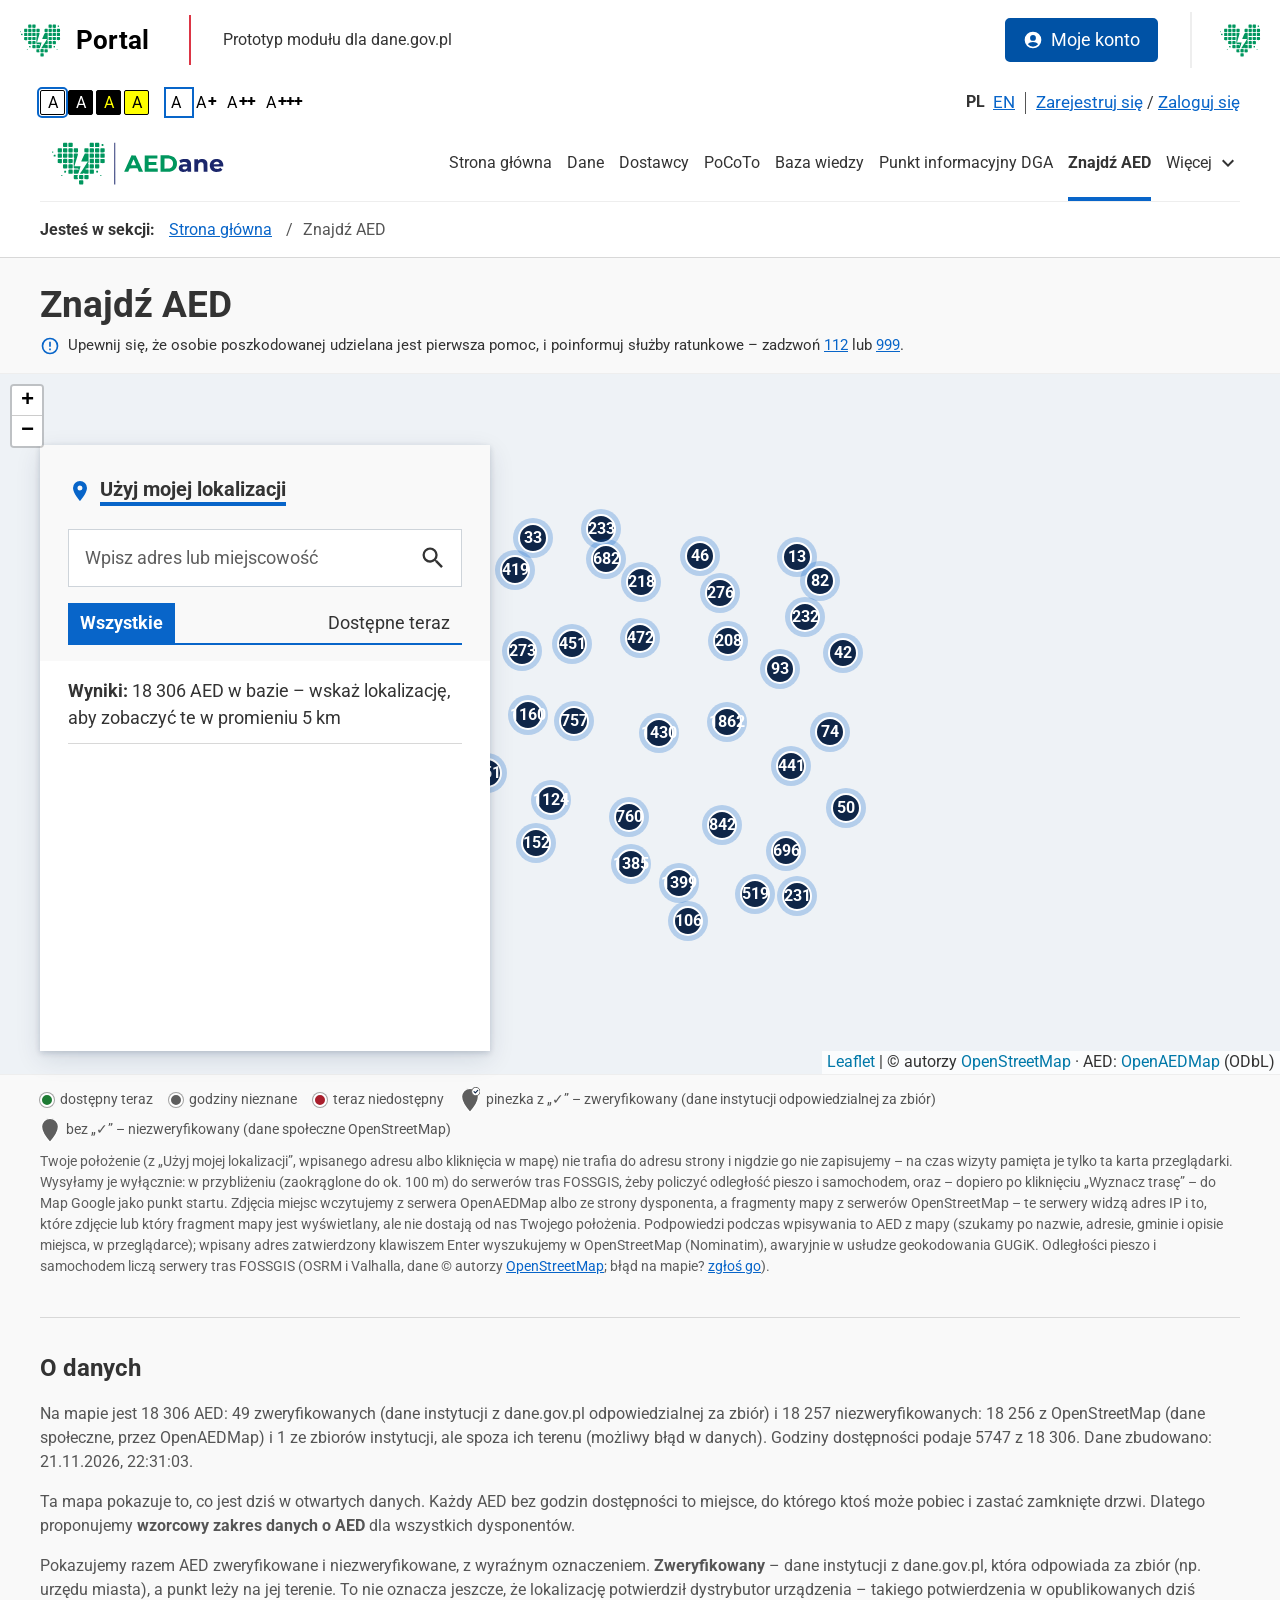
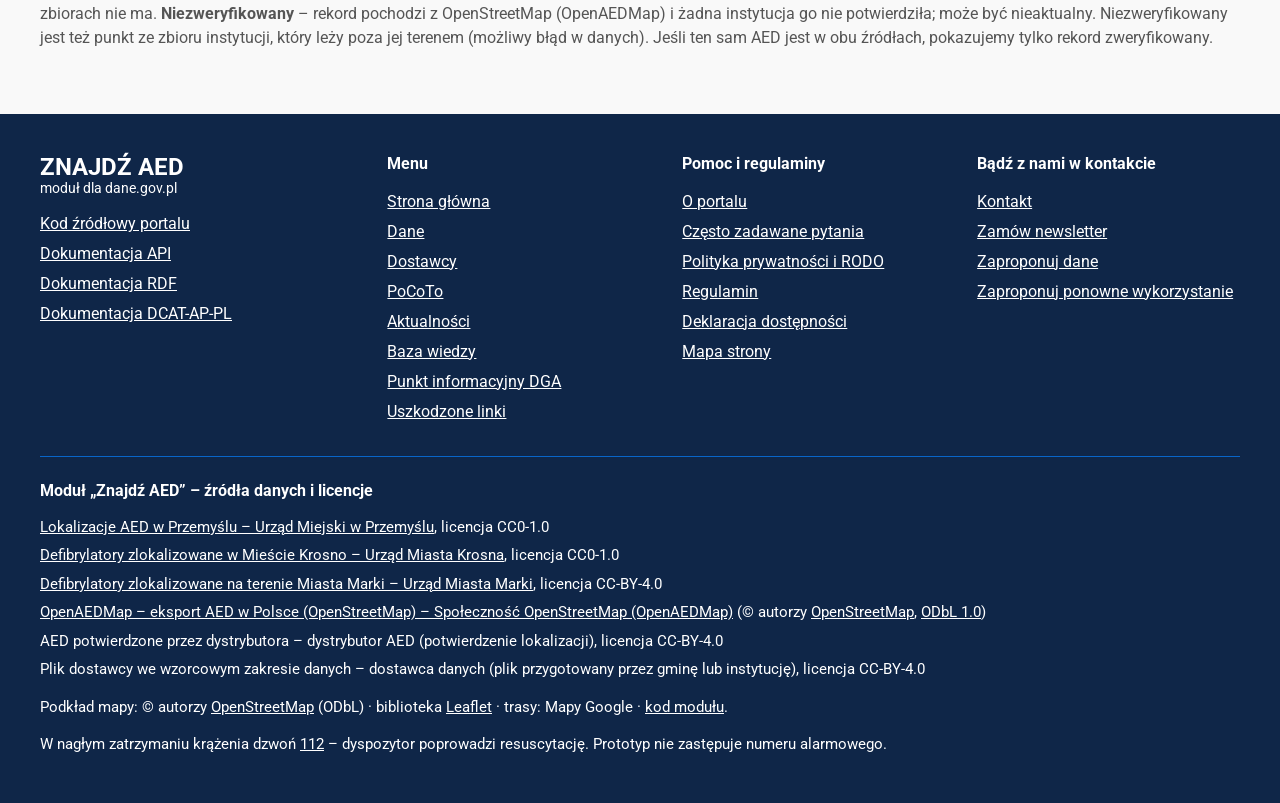
==== commit ad4d2b09: "app: nagłówek tylko z logotypem AEDane (większy), mniejszy tytuł „Znajdź AED” nad mapą AI-Assisted: " ====
--- a/app/index.html
+++ b/app/index.html
@@ -7,9 +7,9 @@
     <meta name="description" content="Znajdź najbliższy defibrylator AED, który jest dostępny teraz. Prototyp na otwartych danych z dane.gov.pl." />
     <meta name="theme-color" content="#0f2648" />
     <link rel="icon" href="data:image/svg+xml,%3Csvg xmlns='http://www.w3.org/2000/svg' viewBox='0 0 32 32'%3E%3Cpath d='M16 28s-11-6.6-11-15A6.5 6.5 0 0 1 16 8.6 6.5 6.5 0 0 1 27 13c0 8.4-11 15-11 15z' fill='%23d40043'/%3E%3Cpath d='M17.2 11.5 13 17.6h3.2l-1.4 5 4.8-6.6h-3.3z' fill='%23fff'/%3E%3C/svg%3E" />
-    <link rel="stylesheet" href="vendor/leaflet/leaflet.css?v=20261122-32" />
-    <link rel="stylesheet" href="vendor/markercluster/MarkerCluster.css?v=20261122-32" />
-    <link rel="stylesheet" href="css/style.css?v=20261122-32" />
+    <link rel="stylesheet" href="vendor/leaflet/leaflet.css?v=20261122-34" />
+    <link rel="stylesheet" href="vendor/markercluster/MarkerCluster.css?v=20261122-34" />
+    <link rel="stylesheet" href="css/style.css?v=20261122-34" />
     <script>
       // Ustawienia dostępności przed pierwszym malowaniem (bez mignięcia).
       (function () {
@@ -36,7 +36,7 @@
       <!-- Pasek serwisu (w dane.gov.pl: pasek gov.pl – tu bez znaków państwowych) -->
       <div class="servicebar">
         <a class="servicebar__logo" href="./">
-          <img src="img/ikona-aedane.svg?v=20261122-32" alt="" width="48" height="48" />
+          <img src="img/ikona-aedane.svg?v=20261122-34" alt="" width="48" height="48" />
           Portal
         </a>
         <span class="servicebar__text">Prototyp modułu dla dane.gov.pl</span>
@@ -46,7 +46,7 @@
           <span class="visually-hidden"> – logowanie w dane.gov.pl</span>
         </a>
         <span class="servicebar__mark" aria-hidden="true">
-          <img src="img/ikona-aedane.svg?v=20261122-32" alt="" width="48" height="48" />
+          <img src="img/ikona-aedane.svg?v=20261122-34" alt="" width="48" height="48" />
         </span>
       </div>
 
@@ -88,8 +88,7 @@
         <div class="container">
           <div class="navbar" id="main-menu" tabindex="-1">
             <a class="navbar-brand" href="./" aria-label="AEDane – Znajdź AED, strona główna">
-              <img class="brand-logo" src="img/logotyp-aedane.svg?v=20261122-32" alt="" width="162" height="54" />
-              <span class="brand-name" aria-hidden="true">Znajdź AED</span>
+              <img class="brand-logo" src="img/logotyp-aedane.svg?v=20261122-34" alt="" width="195" height="65" />
             </a>
             <button type="button" class="navbar-toggler" aria-controls="main-nav" aria-expanded="false">MENU</button>
             <nav id="main-nav" class="navbar-collapse" aria-label="Menu główne">
@@ -133,7 +132,7 @@
 
     <main id="main-content" class="page-content" tabindex="-1">
       <div class="container">
-        <h1 class="page-title">Znajdź AED</h1>
+        <h1 class="page-title page-title--finder">Znajdź AED</h1>
         <p class="page-tip">
           <svg class="icon" viewBox="0 0 24 24" aria-hidden="true" focusable="false"><path fill="currentColor" d="M11 7h2v6h-2zm0 8h2v2h-2zm1-13a10 10 0 1 0 0 20 10 10 0 0 0 0-20zm0 18a8 8 0 1 1 0-16 8 8 0 0 1 0 16z"/></svg>
           <span>Upewnij się, że osobie poszkodowanej udzielana jest pierwsza pomoc, i poinformuj służby ratunkowe – zadzwoń <a href="tel:112">112</a> lub <a href="tel:999">999</a>.</span>
@@ -252,11 +251,11 @@
       </div>
     </footer>
 
-    <script src="vendor/leaflet/leaflet.js?v=20261122-32"></script>
-    <script src="vendor/markercluster/leaflet.markercluster.js?v=20261122-32"></script>
-    <script src="data/aed-data.js?v=20261122-32"></script>
-    <script src="js/aed-core.js?v=20261122-32"></script>
-    <script src="js/a11y.js?v=20261122-32"></script>
-    <script src="js/app.js?v=20261122-32"></script>
+    <script src="vendor/leaflet/leaflet.js?v=20261122-34"></script>
+    <script src="vendor/markercluster/leaflet.markercluster.js?v=20261122-34"></script>
+    <script src="data/aed-data.js?v=20261122-34"></script>
+    <script src="js/aed-core.js?v=20261122-34"></script>
+    <script src="js/a11y.js?v=20261122-34"></script>
+    <script src="js/app.js?v=20261122-34"></script>
   </body>
 </html>
--- a/app/css/style.css
+++ b/app/css/style.css
@@ -489,42 +489,31 @@
 .navbar-brand {
   display: inline-flex;
   align-items: center;
-  gap: 0.875rem;
   padding: 15px 0;
   text-decoration: none;
 }
-/* Logotyp AEDane: min. 160 px szerokości (księga znaku), więc 162×54 także na telefonie. */
+/* Logotyp AEDane: min. 160 px szerokości (księga znaku); 195×65, na telefonie 180×60. */
 .brand-logo {
   display: block;
-  width: 162px;
-  height: 54px;
-}
-.brand-name {
-  font-family: 'Roboto', Arial, sans-serif;
-  font-size: 1.5rem;
-  font-weight: 700;
-  line-height: 1.1;
-  color: var(--heading);
-  text-transform: uppercase;
-  white-space: nowrap;
-}
-/* Telefon: logotyp, „Znajdź AED” i MENU w jednym wierszu. */
+  width: 195px;
+  height: 65px;
+}
+/* Telefon: znak lekko w lewo, napis MENU do prawej krawędzi treści. */
 @media (max-width: 420px) {
   .navbar-brand {
-    gap: 0.625rem;
+    margin-left: -0.375rem;
   }
   .brand-logo {
-    width: 160px;
-    height: 53px;
-  }
-  .brand-name {
-    font-size: 0.9375rem;
+    width: 180px;
+    height: 60px;
   }
   .navbar .navbar-toggler {
+    margin-right: -0.5rem;
     padding-left: 0.5rem;
     padding-right: 0.5rem;
   }
-}.navbar-toggler {
+}
+.navbar-toggler {
   min-height: 2.75rem;
   padding: 0.25rem 0.75rem;
   font: inherit;
@@ -704,6 +693,10 @@
   margin: 0 0 0.75rem;
   font-size: clamp(2rem, 1.5rem + 1.6vw, 3rem);
   font-weight: 700;
+}
+/* „Znajdź AED” nad mapą – trochę mniejszy niż tytuł strony AED */
+.page-title--finder {
+  font-size: clamp(1.75rem, 1.375rem + 1.2vw, 2.5rem);
 }
 .page-lead {
   margin: 0 0 1.5rem;
@@ -1424,9 +1417,6 @@
 html[data-contrast] .nav-link:hover {
   border-bottom-color: var(--hc-fg) !important;
 }
-html[data-contrast] .brand-name {
-  color: var(--hc-fg);
-}
 /* Znak na ciemnym tle trybu kontrastu: białe pole pod znakiem (księga: nie kłaść na słabo kontrastowe tło). */
 html[data-contrast] .brand-logo,
 html[data-contrast] .servicebar img {
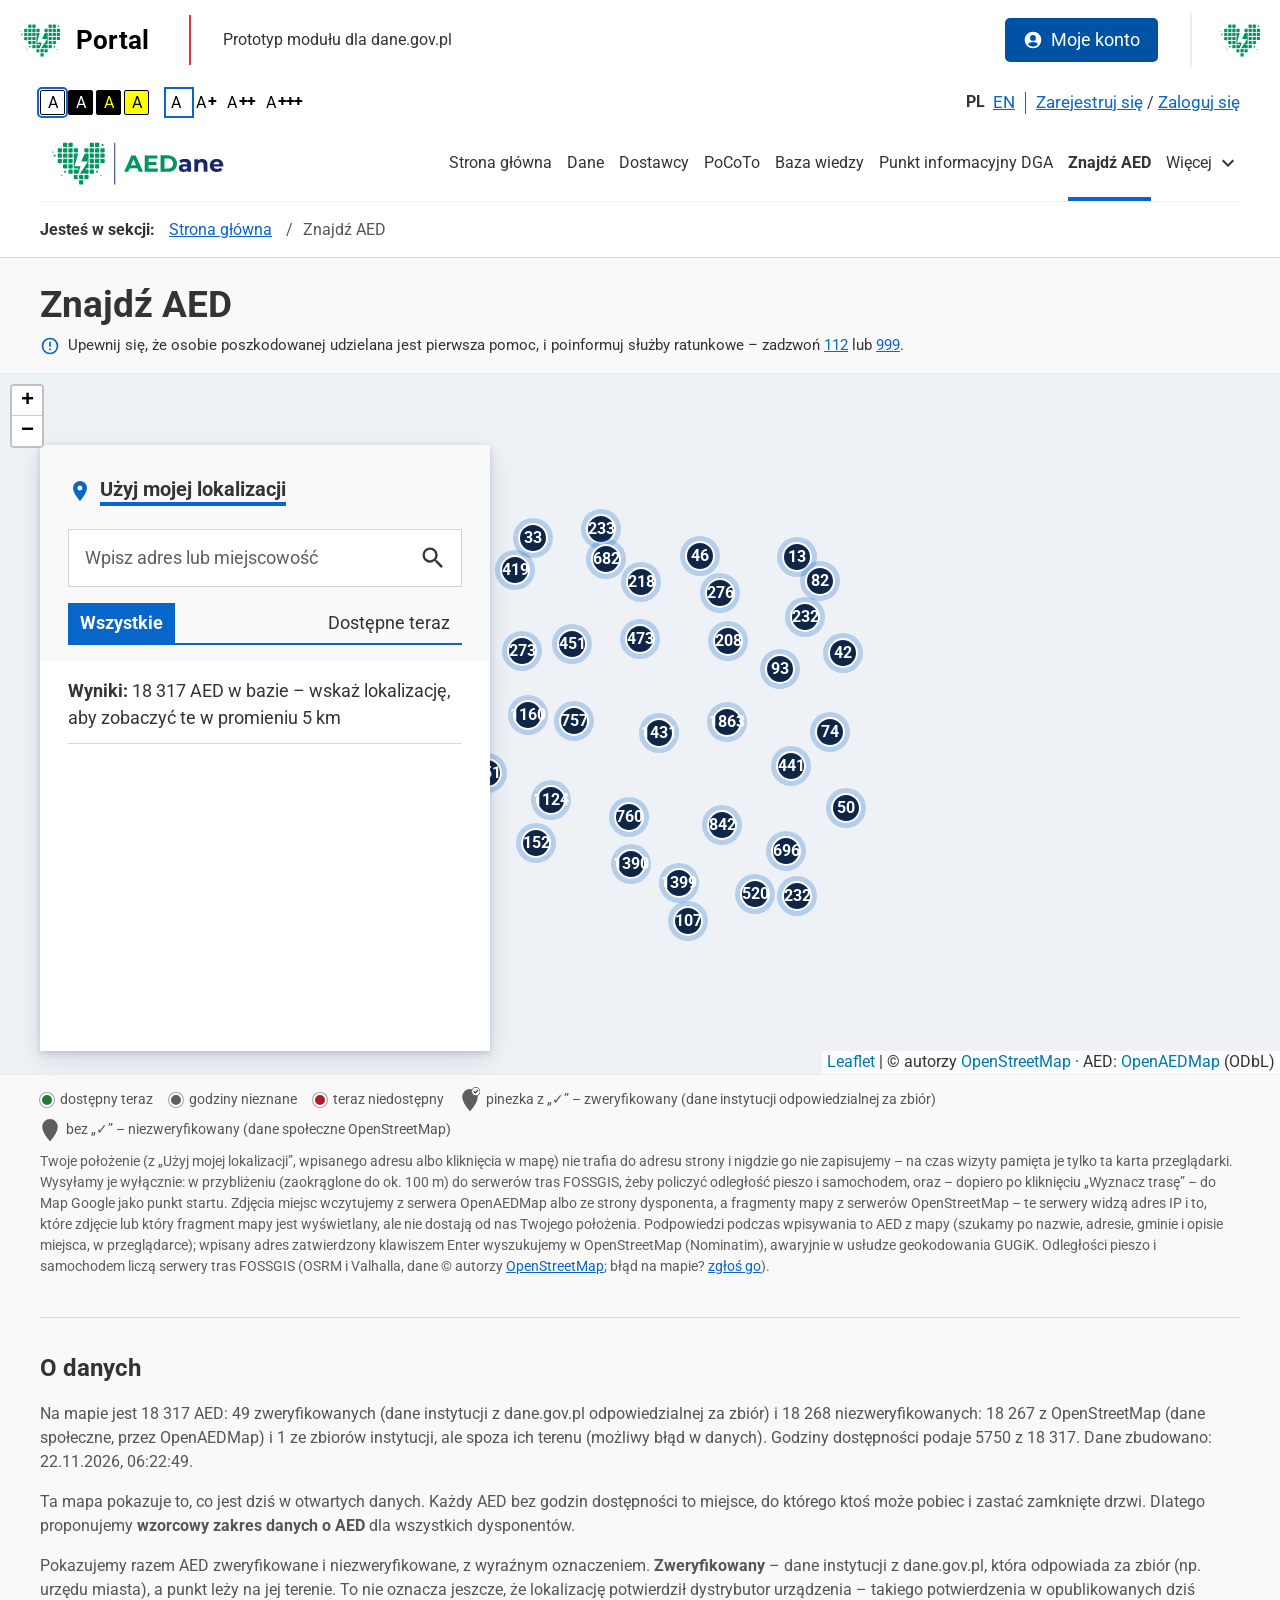
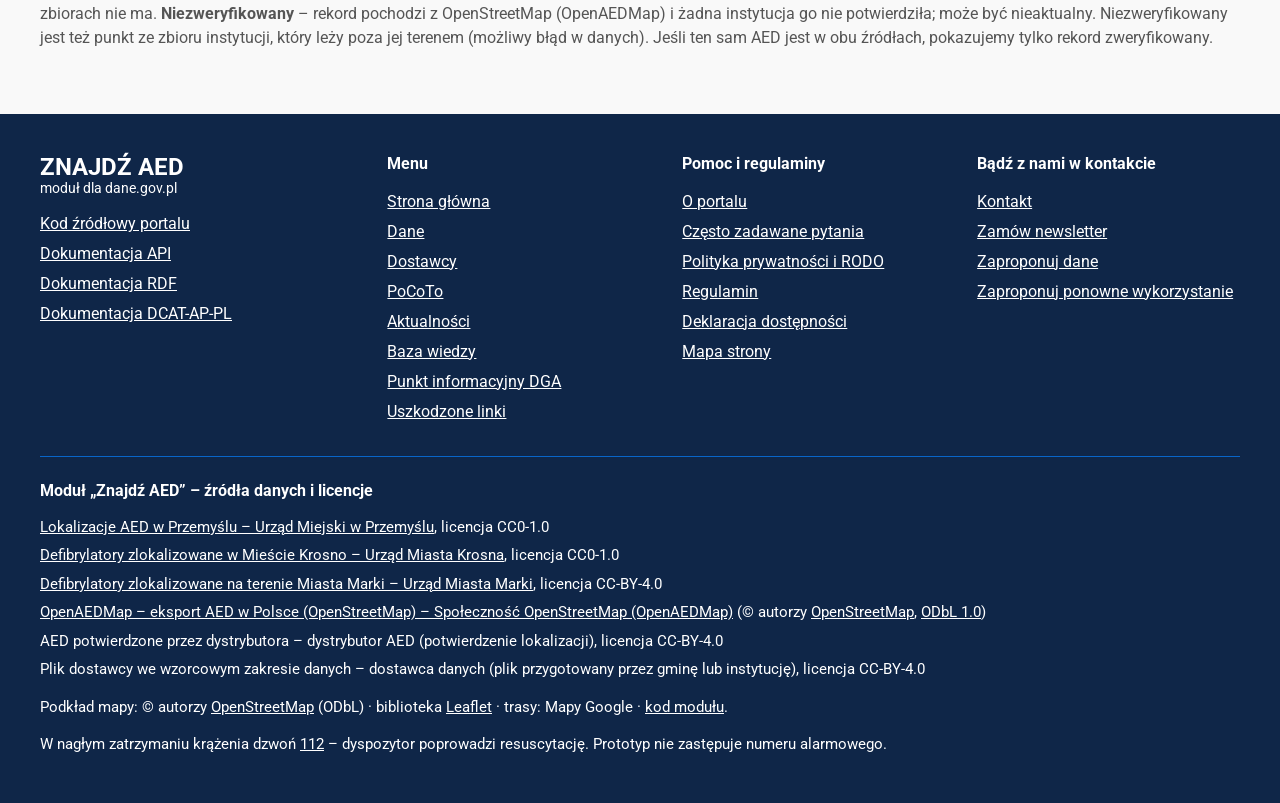
==== commit ce873d56: "app: dane przebudowane na aktualnym main (22.11), ?v=20261122-36 Dane strony były zbudowane 21.11 o " ====
--- a/app/index.html
+++ b/app/index.html
@@ -6,10 +6,12 @@
     <title>Znajdź AED – prototyp Misji AED</title>
     <meta name="description" content="Znajdź najbliższy defibrylator AED, który jest dostępny teraz. Prototyp na otwartych danych z dane.gov.pl." />
     <meta name="theme-color" content="#0f2648" />
-    <link rel="icon" href="data:image/svg+xml,%3Csvg xmlns='http://www.w3.org/2000/svg' viewBox='0 0 32 32'%3E%3Cpath d='M16 28s-11-6.6-11-15A6.5 6.5 0 0 1 16 8.6 6.5 6.5 0 0 1 27 13c0 8.4-11 15-11 15z' fill='%23d40043'/%3E%3Cpath d='M17.2 11.5 13 17.6h3.2l-1.4 5 4.8-6.6h-3.3z' fill='%23fff'/%3E%3C/svg%3E" />
-    <link rel="stylesheet" href="vendor/leaflet/leaflet.css?v=20261122-34" />
-    <link rel="stylesheet" href="vendor/markercluster/MarkerCluster.css?v=20261122-34" />
-    <link rel="stylesheet" href="css/style.css?v=20261122-34" />
+    <link rel="icon" href="img/ikona-aedane.svg?v=20261122-36" type="image/svg+xml" />
+    <link rel="icon" href="img/ikona-32.png?v=20261122-36" sizes="32x32" type="image/png" />
+    <link rel="apple-touch-icon" href="img/apple-touch-icon.png?v=20261122-36" />
+    <link rel="stylesheet" href="vendor/leaflet/leaflet.css?v=20261122-36" />
+    <link rel="stylesheet" href="vendor/markercluster/MarkerCluster.css?v=20261122-36" />
+    <link rel="stylesheet" href="css/style.css?v=20261122-36" />
     <script>
       // Ustawienia dostępności przed pierwszym malowaniem (bez mignięcia).
       (function () {
@@ -36,7 +38,7 @@
       <!-- Pasek serwisu (w dane.gov.pl: pasek gov.pl – tu bez znaków państwowych) -->
       <div class="servicebar">
         <a class="servicebar__logo" href="./">
-          <img src="img/ikona-aedane.svg?v=20261122-34" alt="" width="48" height="48" />
+          <img src="img/ikona-aedane.svg?v=20261122-36" alt="" width="48" height="48" />
           Portal
         </a>
         <span class="servicebar__text">Prototyp modułu dla dane.gov.pl</span>
@@ -46,7 +48,7 @@
           <span class="visually-hidden"> – logowanie w dane.gov.pl</span>
         </a>
         <span class="servicebar__mark" aria-hidden="true">
-          <img src="img/ikona-aedane.svg?v=20261122-34" alt="" width="48" height="48" />
+          <img src="img/ikona-aedane.svg?v=20261122-36" alt="" width="48" height="48" />
         </span>
       </div>
 
@@ -88,7 +90,7 @@
         <div class="container">
           <div class="navbar" id="main-menu" tabindex="-1">
             <a class="navbar-brand" href="./" aria-label="AEDane – Znajdź AED, strona główna">
-              <img class="brand-logo" src="img/logotyp-aedane.svg?v=20261122-34" alt="" width="195" height="65" />
+              <img class="brand-logo" src="img/logotyp-aedane.svg?v=20261122-36" alt="" width="195" height="65" />
             </a>
             <button type="button" class="navbar-toggler" aria-controls="main-nav" aria-expanded="false">MENU</button>
             <nav id="main-nav" class="navbar-collapse" aria-label="Menu główne">
@@ -251,11 +253,11 @@
       </div>
     </footer>
 
-    <script src="vendor/leaflet/leaflet.js?v=20261122-34"></script>
-    <script src="vendor/markercluster/leaflet.markercluster.js?v=20261122-34"></script>
-    <script src="data/aed-data.js?v=20261122-34"></script>
-    <script src="js/aed-core.js?v=20261122-34"></script>
-    <script src="js/a11y.js?v=20261122-34"></script>
-    <script src="js/app.js?v=20261122-34"></script>
+    <script src="vendor/leaflet/leaflet.js?v=20261122-36"></script>
+    <script src="vendor/markercluster/leaflet.markercluster.js?v=20261122-36"></script>
+    <script src="data/aed-data.js?v=20261122-36"></script>
+    <script src="js/aed-core.js?v=20261122-36"></script>
+    <script src="js/a11y.js?v=20261122-36"></script>
+    <script src="js/app.js?v=20261122-36"></script>
   </body>
 </html>
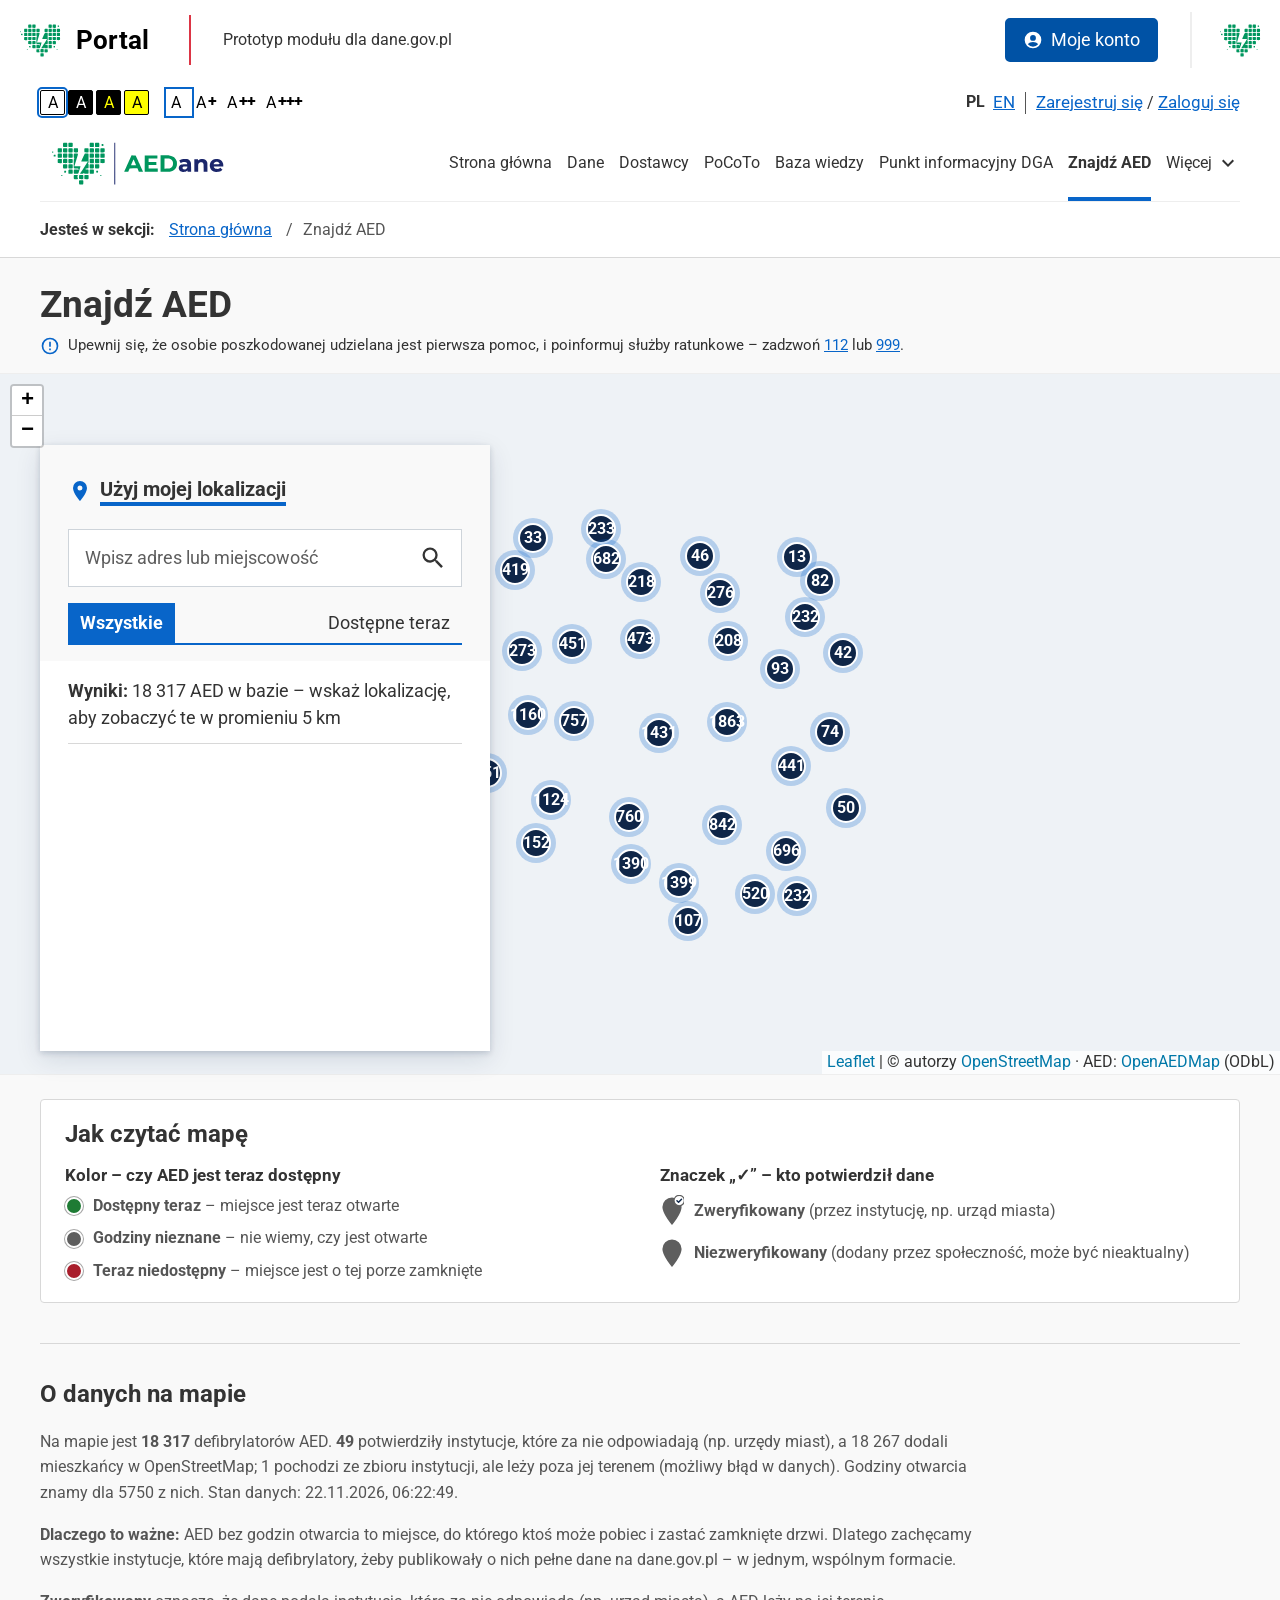
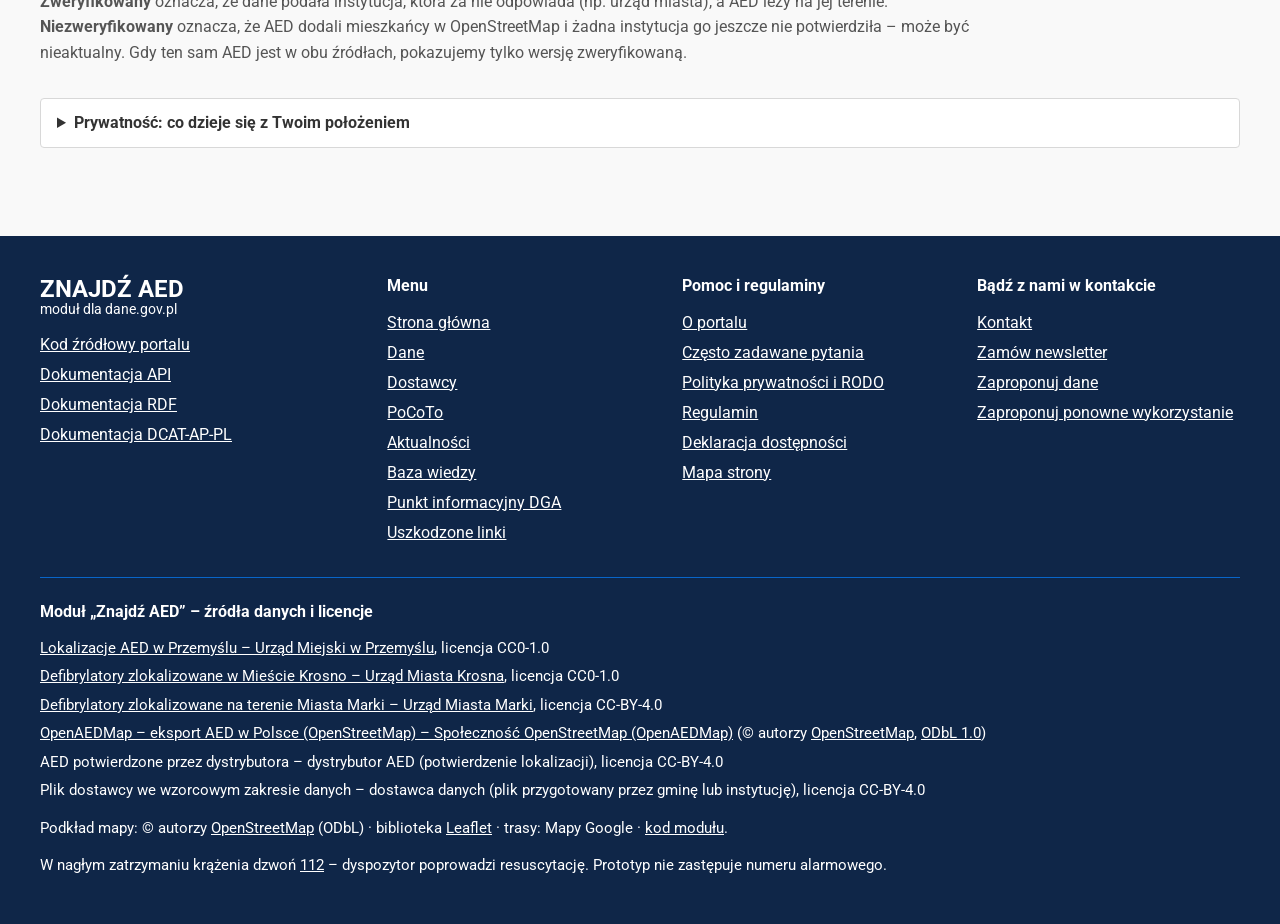
==== commit 4146a041: "app: czytelniejsze informacje pod mapą dla zwykłych obywateli - Legenda „Jak czytać mapę” w ramce, d" ====
--- a/app/index.html
+++ b/app/index.html
@@ -6,12 +6,12 @@
     <title>Znajdź AED – prototyp Misji AED</title>
     <meta name="description" content="Znajdź najbliższy defibrylator AED, który jest dostępny teraz. Prototyp na otwartych danych z dane.gov.pl." />
     <meta name="theme-color" content="#0f2648" />
-    <link rel="icon" href="img/ikona-aedane.svg?v=20261122-36" type="image/svg+xml" />
-    <link rel="icon" href="img/ikona-32.png?v=20261122-36" sizes="32x32" type="image/png" />
-    <link rel="apple-touch-icon" href="img/apple-touch-icon.png?v=20261122-36" />
-    <link rel="stylesheet" href="vendor/leaflet/leaflet.css?v=20261122-36" />
-    <link rel="stylesheet" href="vendor/markercluster/MarkerCluster.css?v=20261122-36" />
-    <link rel="stylesheet" href="css/style.css?v=20261122-36" />
+    <link rel="icon" href="img/ikona-aedane.svg?v=20261122-38" type="image/svg+xml" />
+    <link rel="icon" href="img/ikona-32.png?v=20261122-38" sizes="32x32" type="image/png" />
+    <link rel="apple-touch-icon" href="img/apple-touch-icon.png?v=20261122-38" />
+    <link rel="stylesheet" href="vendor/leaflet/leaflet.css?v=20261122-38" />
+    <link rel="stylesheet" href="vendor/markercluster/MarkerCluster.css?v=20261122-38" />
+    <link rel="stylesheet" href="css/style.css?v=20261122-38" />
     <script>
       // Ustawienia dostępności przed pierwszym malowaniem (bez mignięcia).
       (function () {
@@ -38,7 +38,7 @@
       <!-- Pasek serwisu (w dane.gov.pl: pasek gov.pl – tu bez znaków państwowych) -->
       <div class="servicebar">
         <a class="servicebar__logo" href="./">
-          <img src="img/ikona-aedane.svg?v=20261122-36" alt="" width="48" height="48" />
+          <img src="img/ikona-aedane.svg?v=20261122-38" alt="" width="48" height="48" />
           Portal
         </a>
         <span class="servicebar__text">Prototyp modułu dla dane.gov.pl</span>
@@ -48,7 +48,7 @@
           <span class="visually-hidden"> – logowanie w dane.gov.pl</span>
         </a>
         <span class="servicebar__mark" aria-hidden="true">
-          <img src="img/ikona-aedane.svg?v=20261122-36" alt="" width="48" height="48" />
+          <img src="img/ikona-aedane.svg?v=20261122-38" alt="" width="48" height="48" />
         </span>
       </div>
 
@@ -90,7 +90,7 @@
         <div class="container">
           <div class="navbar" id="main-menu" tabindex="-1">
             <a class="navbar-brand" href="./" aria-label="AEDane – Znajdź AED, strona główna">
-              <img class="brand-logo" src="img/logotyp-aedane.svg?v=20261122-36" alt="" width="195" height="65" />
+              <img class="brand-logo" src="img/logotyp-aedane.svg?v=20261122-38" alt="" width="195" height="65" />
             </a>
             <button type="button" class="navbar-toggler" aria-controls="main-nav" aria-expanded="false">MENU</button>
             <nav id="main-nav" class="navbar-collapse" aria-label="Menu główne">
@@ -180,21 +180,39 @@
       </section>
 
       <div class="container">
-        <ul class="legend" aria-label="Legenda mapy">
-          <li><span class="dot dot-dostepny" aria-hidden="true"></span> dostępny teraz</li>
-          <li><span class="dot dot-nieznany" aria-hidden="true"></span> godziny nieznane</li>
-          <li><span class="dot dot-niedostepny" aria-hidden="true"></span> teraz niedostępny</li>
-          <li><svg class="legend-pin" viewBox="0 0 30 40" aria-hidden="true" focusable="false"><path d="M15 39s13-14.4 13-24A13 13 0 0 0 2 15c0 9.6 13 24 13 24z" fill="#5e5e5e" stroke="#fff" stroke-width="2"/><circle cx="24" cy="7" r="6.5" fill="#fff" stroke="#5e5e5e" stroke-width="1.5"/><path d="M21.2 7.1l2 2 3.7-3.9" fill="none" stroke="#0f2648" stroke-width="1.8" stroke-linecap="round" stroke-linejoin="round"/></svg> pinezka z „✓” – zweryfikowany (dane instytucji odpowiedzialnej za zbiór)</li>
-          <li><svg class="legend-pin" viewBox="0 0 30 40" aria-hidden="true" focusable="false"><path d="M15 39s13-14.4 13-24A13 13 0 0 0 2 15c0 9.6 13 24 13 24z" fill="#5e5e5e" stroke="#fff" stroke-width="2"/></svg> bez „✓” – niezweryfikowany (dane społeczne OpenStreetMap)</li>
-        </ul>
-        <p class="hint">Twoje położenie (z „Użyj mojej lokalizacji”, wpisanego adresu albo kliknięcia w mapę) nie trafia do adresu strony i nigdzie go nie zapisujemy – na czas wizyty pamięta je tylko ta karta przeglądarki. Wysyłamy je wyłącznie: w przybliżeniu (zaokrąglone do ok. 100 m) do serwerów tras FOSSGIS, żeby policzyć odległość pieszo i samochodem, oraz – dopiero po kliknięciu „Wyznacz trasę” – do Map Google jako punkt startu. Zdjęcia miejsc wczytujemy z serwera OpenAEDMap albo ze strony dysponenta, a fragmenty mapy z serwerów OpenStreetMap – te serwery widzą adres IP i to, które zdjęcie lub który fragment mapy jest wyświetlany, ale nie dostają od nas Twojego położenia. Podpowiedzi podczas wpisywania to AED z mapy (szukamy po nazwie, adresie, gminie i opisie miejsca, w przeglądarce); wpisany adres zatwierdzony klawiszem Enter wyszukujemy w OpenStreetMap (Nominatim), awaryjnie w usłudze geokodowania GUGiK. Odległości pieszo i samochodem liczą serwery tras FOSSGIS (OSRM i Valhalla, dane © autorzy <a href="https://www.openstreetmap.org/copyright">OpenStreetMap</a>; błąd na mapie? <a href="https://www.openstreetmap.org/fixthemap">zgłoś go</a>).</p>
+        <section class="legend-box" aria-labelledby="legend-title">
+          <h2 id="legend-title" class="legend-box__title">Jak czytać mapę</h2>
+          <div class="legend-box__cols">
+            <div>
+              <h3 class="legend-box__sub">Kolor – czy AED jest teraz dostępny</h3>
+              <ul class="legend">
+                <li><span class="dot dot-dostepny" aria-hidden="true"></span> <span><strong>Dostępny teraz</strong> – miejsce jest teraz otwarte</span></li>
+                <li><span class="dot dot-nieznany" aria-hidden="true"></span> <span><strong>Godziny nieznane</strong> – nie wiemy, czy jest otwarte</span></li>
+                <li><span class="dot dot-niedostepny" aria-hidden="true"></span> <span><strong>Teraz niedostępny</strong> – miejsce jest o tej porze zamknięte</span></li>
+              </ul>
+            </div>
+            <div>
+              <h3 class="legend-box__sub">Znaczek „✓” – kto potwierdził dane</h3>
+              <ul class="legend">
+                <li><svg class="legend-pin" viewBox="0 0 30 40" aria-hidden="true" focusable="false"><path d="M15 39s13-14.4 13-24A13 13 0 0 0 2 15c0 9.6 13 24 13 24z" fill="#5e5e5e" stroke="#fff" stroke-width="2"/><circle cx="24" cy="7" r="6.5" fill="#fff" stroke="#5e5e5e" stroke-width="1.5"/><path d="M21.2 7.1l2 2 3.7-3.9" fill="none" stroke="#0f2648" stroke-width="1.8" stroke-linecap="round" stroke-linejoin="round"/></svg> <span><strong>Zweryfikowany</strong> (przez instytucję, np. urząd miasta)</span></li>
+                <li><svg class="legend-pin" viewBox="0 0 30 40" aria-hidden="true" focusable="false"><path d="M15 39s13-14.4 13-24A13 13 0 0 0 2 15c0 9.6 13 24 13 24z" fill="#5e5e5e" stroke="#fff" stroke-width="2"/></svg> <span><strong>Niezweryfikowany</strong> (dodany przez społeczność, może być nieaktualny)</span></li>
+              </ul>
+            </div>
+          </div>
+        </section>
 
         <section id="o-danych" class="data-quality" aria-labelledby="dq-title" tabindex="-1">
-          <h2 id="dq-title">O danych</h2>
+          <h2 id="dq-title">O danych na mapie</h2>
           <p id="data-summary"></p>
-          <p>Ta mapa pokazuje to, co jest dziś w otwartych danych. Każdy AED bez godzin dostępności to miejsce, do którego ktoś może pobiec i zastać zamknięte drzwi. Dlatego proponujemy <strong>wzorcowy zakres danych o AED</strong> dla wszystkich dysponentów.</p>
-          <p>Pokazujemy razem AED zweryfikowane i niezweryfikowane, z wyraźnym oznaczeniem. <strong>Zweryfikowany</strong> – dane instytucji z dane.gov.pl, która odpowiada za zbiór (np. urzędu miasta), a punkt leży na jej terenie. To nie oznacza jeszcze, że lokalizację potwierdził dystrybutor urządzenia – takiego potwierdzenia w opublikowanych dziś zbiorach nie ma. <strong>Niezweryfikowany</strong> – rekord pochodzi z OpenStreetMap (OpenAEDMap) i żadna instytucja go nie potwierdziła; może być nieaktualny. Niezweryfikowany jest też punkt ze zbioru instytucji, który leży poza jej terenem (możliwy błąd w danych). Jeśli ten sam AED jest w obu źródłach, pokazujemy tylko rekord zweryfikowany.</p>
+          <p><strong>Dlaczego to ważne:</strong> AED bez godzin otwarcia to miejsce, do którego ktoś może pobiec i zastać zamknięte drzwi. Dlatego zachęcamy wszystkie instytucje, które mają defibrylatory, żeby publikowały o nich pełne dane na dane.gov.pl – w jednym, wspólnym formacie.</p>
+          <p><strong>Zweryfikowany</strong> oznacza, że dane podała instytucja, która za nie odpowiada (np. urząd miasta), a AED leży na jej terenie. <strong>Niezweryfikowany</strong> oznacza, że AED dodali mieszkańcy w OpenStreetMap i żadna instytucja go jeszcze nie potwierdziła – może być nieaktualny. Gdy ten sam AED jest w obu źródłach, pokazujemy tylko wersję zweryfikowaną.</p>
         </section>
+
+        <details class="privacy">
+          <summary>Prywatność: co dzieje się z Twoim położeniem</summary>
+          <p><strong>W skrócie: nie zapisujemy Twojego położenia.</strong></p>
+          <p class="hint">Twoje położenie (z „Użyj mojej lokalizacji”, wpisanego adresu albo kliknięcia w mapę) nie trafia do adresu strony i nigdzie go nie zapisujemy – na czas wizyty pamięta je tylko ta karta przeglądarki. Wysyłamy je wyłącznie: w przybliżeniu (zaokrąglone do ok. 100 m) do serwerów tras FOSSGIS, żeby policzyć odległość pieszo i samochodem, oraz – dopiero po kliknięciu „Wyznacz trasę” – do Map Google jako punkt startu. Zdjęcia miejsc wczytujemy z serwera OpenAEDMap albo ze strony dysponenta, a fragmenty mapy z serwerów OpenStreetMap – te serwery widzą adres IP i to, które zdjęcie lub który fragment mapy jest wyświetlany, ale nie dostają od nas Twojego położenia. Podpowiedzi podczas wpisywania to AED z mapy (szukamy po nazwie, adresie, gminie i opisie miejsca, w przeglądarce); wpisany adres zatwierdzony klawiszem Enter wyszukujemy w OpenStreetMap (Nominatim), awaryjnie w usłudze geokodowania GUGiK. Odległości pieszo i samochodem liczą serwery tras FOSSGIS (OSRM i Valhalla, dane © autorzy <a href="https://www.openstreetmap.org/copyright">OpenStreetMap</a>; błąd na mapie? <a href="https://www.openstreetmap.org/fixthemap">zgłoś go</a>).</p>
+        </details>
       </div>
     </main>
 
@@ -253,11 +271,11 @@
       </div>
     </footer>
 
-    <script src="vendor/leaflet/leaflet.js?v=20261122-36"></script>
-    <script src="vendor/markercluster/leaflet.markercluster.js?v=20261122-36"></script>
-    <script src="data/aed-data.js?v=20261122-36"></script>
-    <script src="js/aed-core.js?v=20261122-36"></script>
-    <script src="js/a11y.js?v=20261122-36"></script>
-    <script src="js/app.js?v=20261122-36"></script>
+    <script src="vendor/leaflet/leaflet.js?v=20261122-38"></script>
+    <script src="vendor/markercluster/leaflet.markercluster.js?v=20261122-38"></script>
+    <script src="data/aed-data.js?v=20261122-38"></script>
+    <script src="js/aed-core.js?v=20261122-38"></script>
+    <script src="js/a11y.js?v=20261122-38"></script>
+    <script src="js/app.js?v=20261122-38"></script>
   </body>
 </html>
--- a/app/css/style.css
+++ b/app/css/style.css
@@ -1098,19 +1098,51 @@
   border: 2px solid #fff;
 }
 
+/* Legenda pod mapą: dwie grupy (dostępność, weryfikacja), duży czytelny tekst */
+.legend-box {
+  margin-top: 1.5rem;
+  padding: 1.25rem 1.5rem;
+  background: #fff;
+  border: 1px solid var(--grey-5);
+  border-radius: 4px;
+}
+.legend-box__title {
+  margin: 0 0 1rem;
+  font-size: 1.5rem;
+}
+.legend-box__cols {
+  display: grid;
+  gap: 1.25rem 2.5rem;
+}
+@media (min-width: 768px) {
+  .legend-box__cols {
+    grid-template-columns: 1fr 1fr;
+  }
+}
+.legend-box__sub {
+  margin: 0 0 0.625rem;
+  font-size: 1.0625rem;
+  font-weight: 700;
+}
 .legend {
   display: flex;
-  flex-wrap: wrap;
-  gap: 0.25rem 1rem;
-  margin: 0.75rem 0 0;
+  flex-direction: column;
+  gap: 0.625rem;
+  margin: 0;
   padding: 0;
   list-style: none;
-  font-size: 0.875rem;
+  font-size: 1rem;
+  line-height: 1.4;
 }
 .legend li {
-  display: inline-flex;
-  align-items: center;
-  gap: 0.375rem;
+  display: flex;
+  align-items: center;
+  gap: 0.625rem;
+}
+.legend .dot {
+  flex: none;
+  width: 18px;
+  height: 18px;
 }
 .dot {
   display: inline-block;
@@ -1221,8 +1253,8 @@
 }
 .legend-pin {
   display: inline-block;
-  width: 1.25rem;
-  height: 1.625rem;
+  width: 1.5rem;
+  height: 2rem;
   flex: none;
 }
 
@@ -1274,6 +1306,28 @@
 }
 .data-quality h2 {
   font-size: 1.5rem;
+}
+.data-quality p {
+  max-width: 60rem;
+  font-size: 1rem;
+  line-height: 1.6;
+}
+/* Prywatność: najmniej pilne – zwinięte, rozwija się na kliknięcie */
+.privacy {
+  margin: 2rem 0 2.5rem;
+  padding: 0.75rem 1rem;
+  border: 1px solid var(--grey-5);
+  border-radius: 4px;
+  background: #fff;
+}
+.privacy summary {
+  cursor: pointer;
+  font-weight: 700;
+  color: var(--heading);
+}
+.privacy p {
+  max-width: 60rem;
+  margin: 0.75rem 0 0;
 }
 
 .page-footer {
@@ -1366,6 +1420,8 @@
 html[data-contrast] .badge,
 html[data-contrast] .verify,
 html[data-contrast] .leaflet-popup-content-wrapper,
+html[data-contrast] .legend-box,
+html[data-contrast] .privacy,
 html[data-contrast] .leaflet-popup-tip {
   background: var(--hc-bg) !important;
   color: var(--hc-fg) !important;
@@ -1390,8 +1446,21 @@
 html[data-contrast] .hint,
 html[data-contrast] .servicebar__logo,
 html[data-contrast] .servicebar__text,
-html[data-contrast] .btn--font {
+html[data-contrast] .btn--font,
+html[data-contrast] .page-tip,
+html[data-contrast] .page-tip .icon,
+html[data-contrast] .navbar-toggler,
+html[data-contrast] .privacy summary,
+html[data-contrast] .user-related {
   color: var(--hc-fg) !important;
+}
+/* Przyciski mapy (powiększenie, zamknięcie dymka) i linki „Przejdź do…” – kolory trybu kontrastu */
+html[data-contrast] .leaflet-bar a,
+html[data-contrast] .leaflet-popup-close-button,
+html[data-contrast] .skip-menu__link {
+  background: var(--hc-bg) !important;
+  color: var(--hc-fg) !important;
+  border-color: var(--hc-fg) !important;
 }
 html[data-contrast] a,
 html[data-contrast] .aed-select {
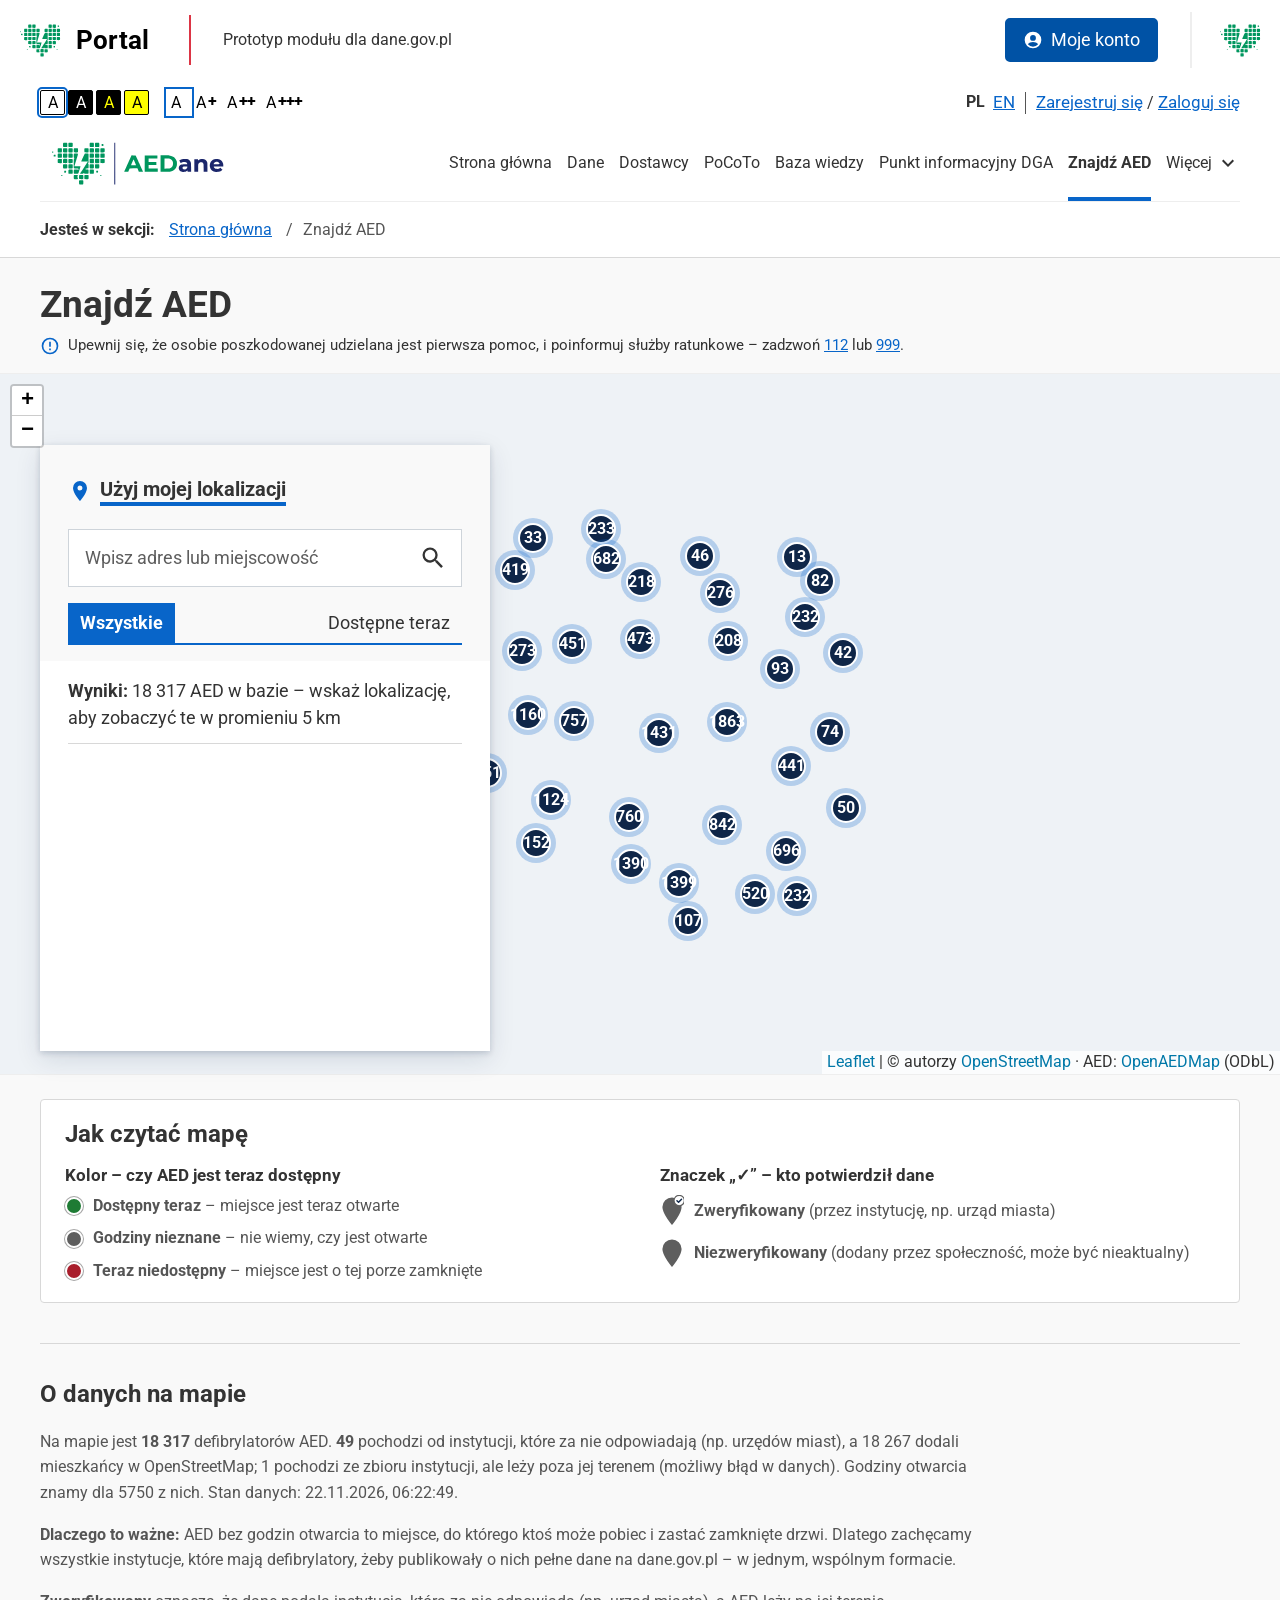
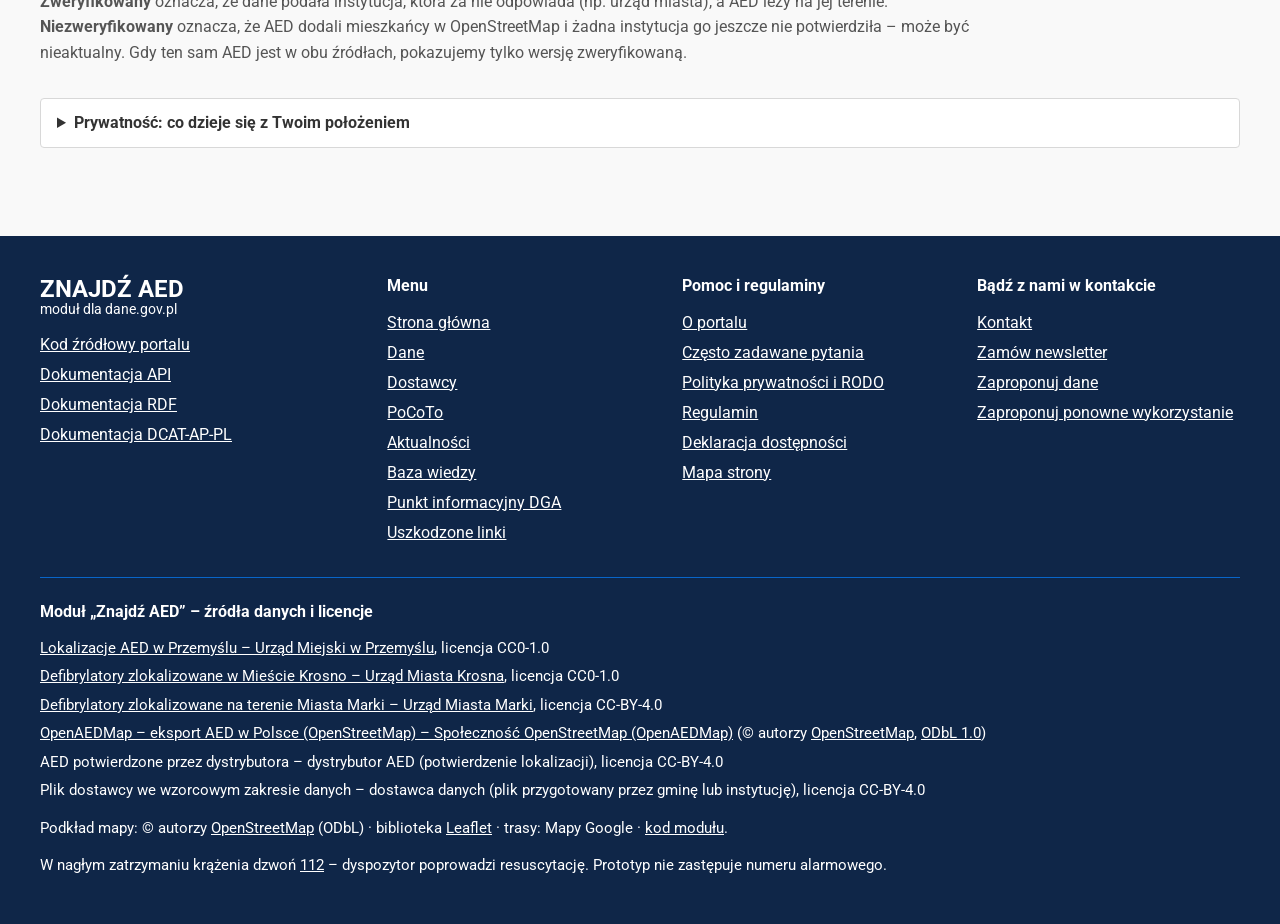
==== commit 58b49972: "Merge main do krystian/app-legenda-kontrast + poprawki z review Mikołaja (#96) - app/README.md: konf" ====
--- a/app/index.html
+++ b/app/index.html
@@ -6,12 +6,12 @@
     <title>Znajdź AED – prototyp Misji AED</title>
     <meta name="description" content="Znajdź najbliższy defibrylator AED, który jest dostępny teraz. Prototyp na otwartych danych z dane.gov.pl." />
     <meta name="theme-color" content="#0f2648" />
-    <link rel="icon" href="img/ikona-aedane.svg?v=20261122-38" type="image/svg+xml" />
-    <link rel="icon" href="img/ikona-32.png?v=20261122-38" sizes="32x32" type="image/png" />
-    <link rel="apple-touch-icon" href="img/apple-touch-icon.png?v=20261122-38" />
-    <link rel="stylesheet" href="vendor/leaflet/leaflet.css?v=20261122-38" />
-    <link rel="stylesheet" href="vendor/markercluster/MarkerCluster.css?v=20261122-38" />
-    <link rel="stylesheet" href="css/style.css?v=20261122-38" />
+    <link rel="icon" href="img/ikona-aedane.svg?v=20261122-39" type="image/svg+xml" />
+    <link rel="icon" href="img/ikona-32.png?v=20261122-39" sizes="32x32" type="image/png" />
+    <link rel="apple-touch-icon" href="img/apple-touch-icon.png?v=20261122-39" />
+    <link rel="stylesheet" href="vendor/leaflet/leaflet.css?v=20261122-39" />
+    <link rel="stylesheet" href="vendor/markercluster/MarkerCluster.css?v=20261122-39" />
+    <link rel="stylesheet" href="css/style.css?v=20261122-39" />
     <script>
       // Ustawienia dostępności przed pierwszym malowaniem (bez mignięcia).
       (function () {
@@ -38,7 +38,7 @@
       <!-- Pasek serwisu (w dane.gov.pl: pasek gov.pl – tu bez znaków państwowych) -->
       <div class="servicebar">
         <a class="servicebar__logo" href="./">
-          <img src="img/ikona-aedane.svg?v=20261122-38" alt="" width="48" height="48" />
+          <img src="img/ikona-aedane.svg?v=20261122-39" alt="" width="48" height="48" />
           Portal
         </a>
         <span class="servicebar__text">Prototyp modułu dla dane.gov.pl</span>
@@ -48,7 +48,7 @@
           <span class="visually-hidden"> – logowanie w dane.gov.pl</span>
         </a>
         <span class="servicebar__mark" aria-hidden="true">
-          <img src="img/ikona-aedane.svg?v=20261122-38" alt="" width="48" height="48" />
+          <img src="img/ikona-aedane.svg?v=20261122-39" alt="" width="48" height="48" />
         </span>
       </div>
 
@@ -90,7 +90,7 @@
         <div class="container">
           <div class="navbar" id="main-menu" tabindex="-1">
             <a class="navbar-brand" href="./" aria-label="AEDane – Znajdź AED, strona główna">
-              <img class="brand-logo" src="img/logotyp-aedane.svg?v=20261122-38" alt="" width="195" height="65" />
+              <img class="brand-logo" src="img/logotyp-aedane.svg?v=20261122-39" alt="" width="195" height="65" />
             </a>
             <button type="button" class="navbar-toggler" aria-controls="main-nav" aria-expanded="false">MENU</button>
             <nav id="main-nav" class="navbar-collapse" aria-label="Menu główne">
@@ -271,11 +271,11 @@
       </div>
     </footer>
 
-    <script src="vendor/leaflet/leaflet.js?v=20261122-38"></script>
-    <script src="vendor/markercluster/leaflet.markercluster.js?v=20261122-38"></script>
-    <script src="data/aed-data.js?v=20261122-38"></script>
-    <script src="js/aed-core.js?v=20261122-38"></script>
-    <script src="js/a11y.js?v=20261122-38"></script>
-    <script src="js/app.js?v=20261122-38"></script>
+    <script src="vendor/leaflet/leaflet.js?v=20261122-39"></script>
+    <script src="vendor/markercluster/leaflet.markercluster.js?v=20261122-39"></script>
+    <script src="data/aed-data.js?v=20261122-39"></script>
+    <script src="js/aed-core.js?v=20261122-39"></script>
+    <script src="js/a11y.js?v=20261122-39"></script>
+    <script src="js/app.js?v=20261122-39"></script>
   </body>
 </html>
